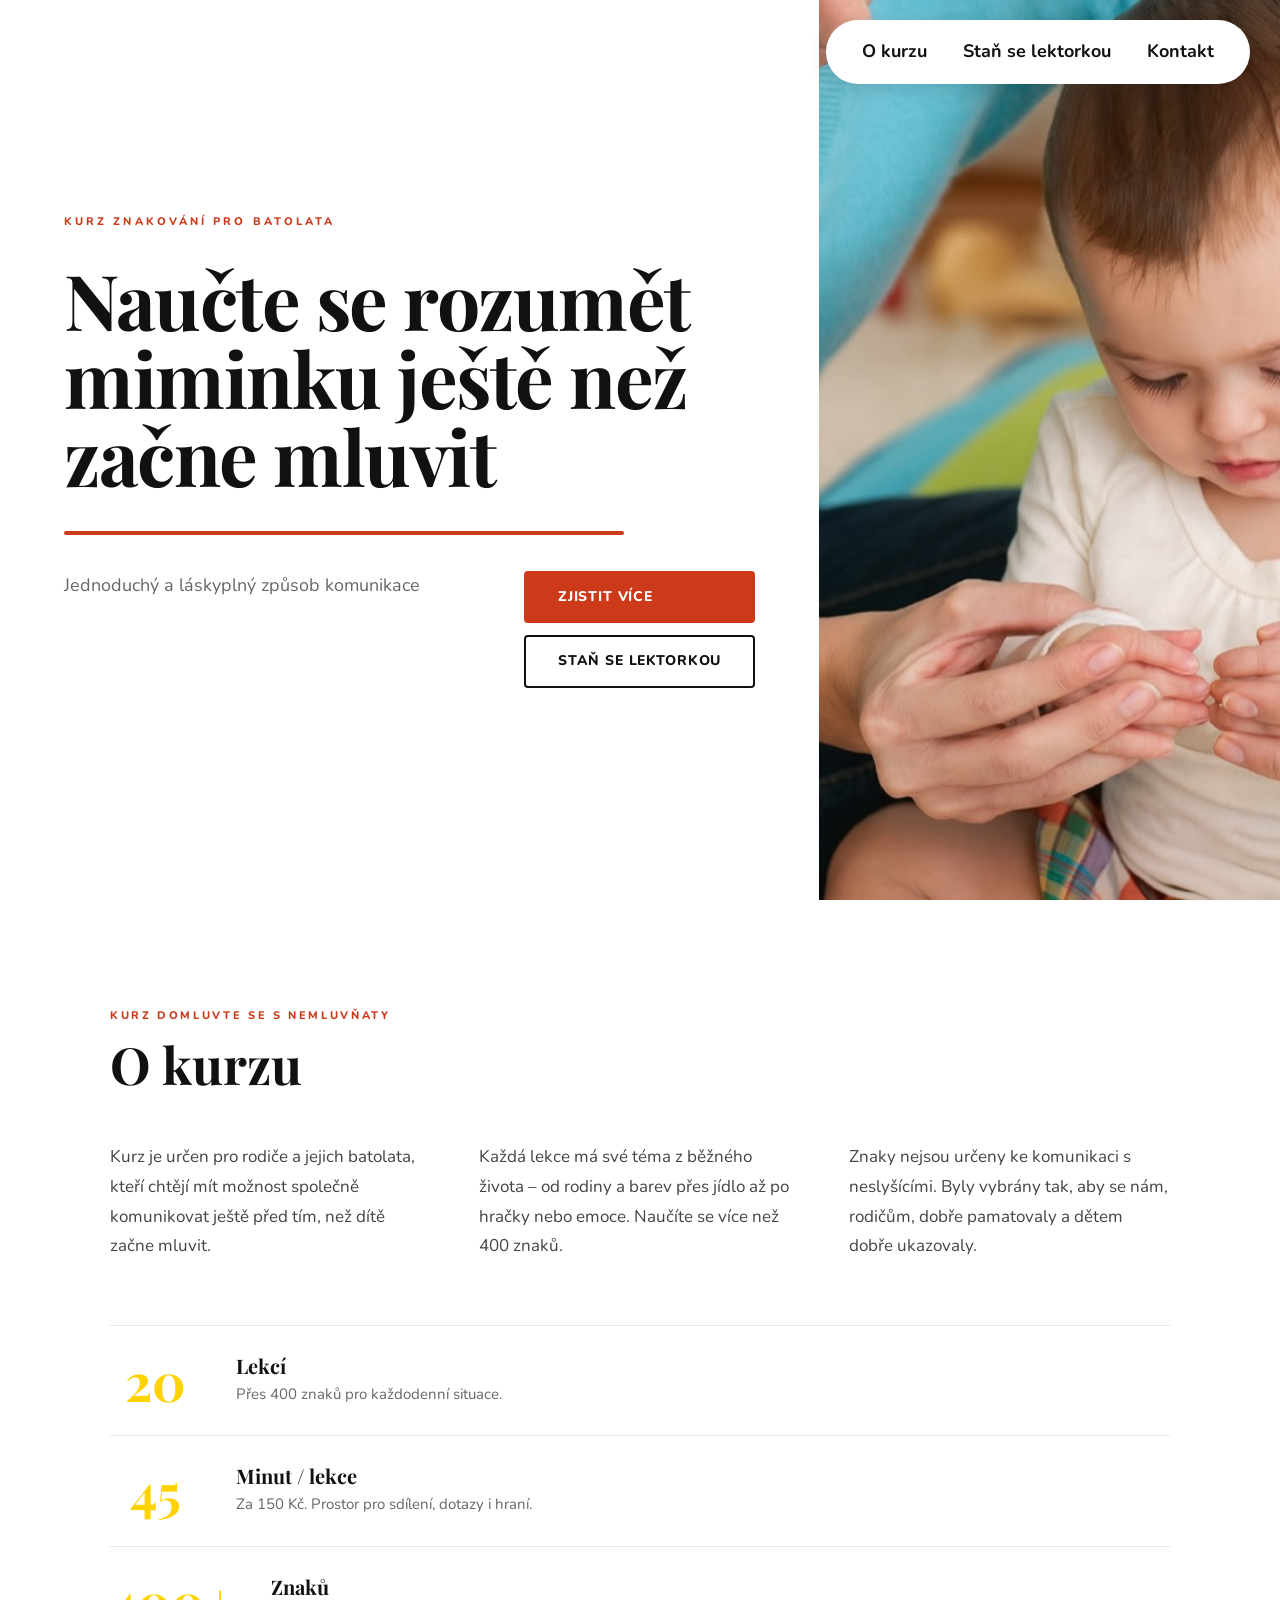
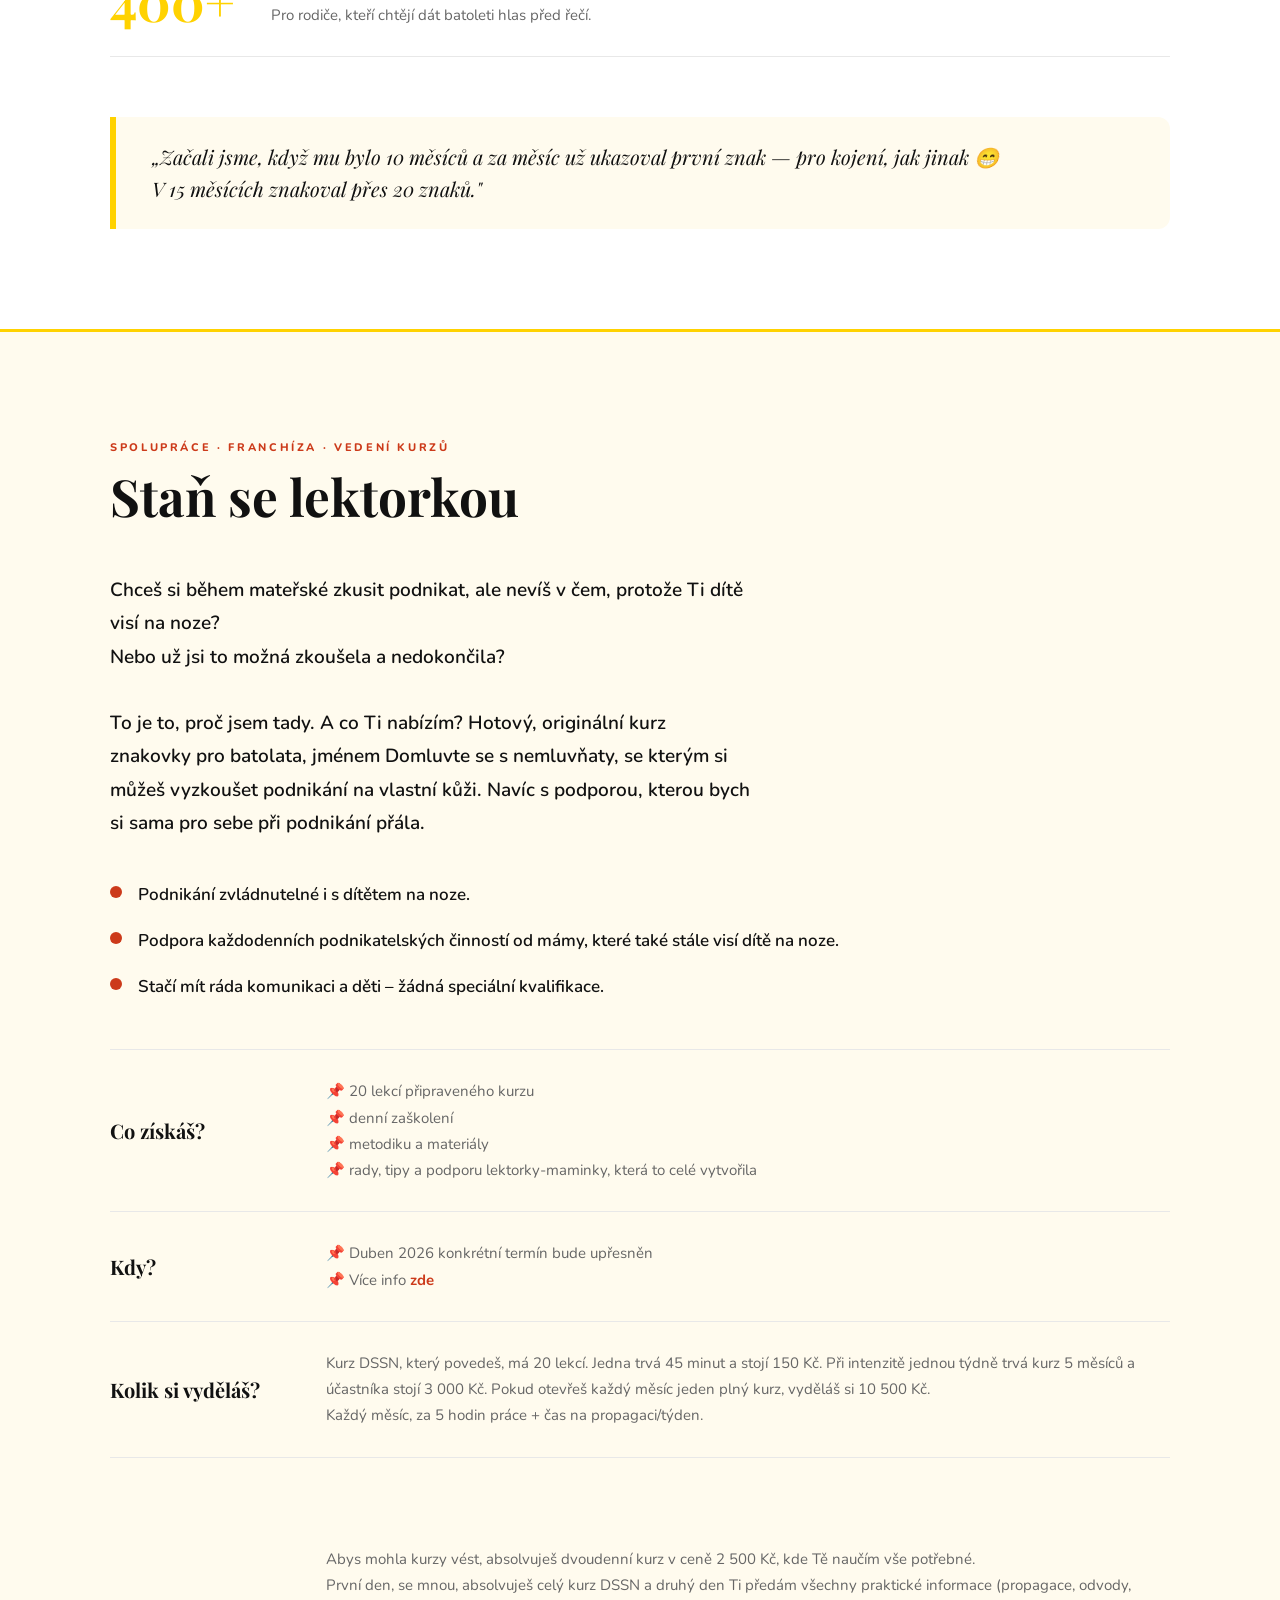
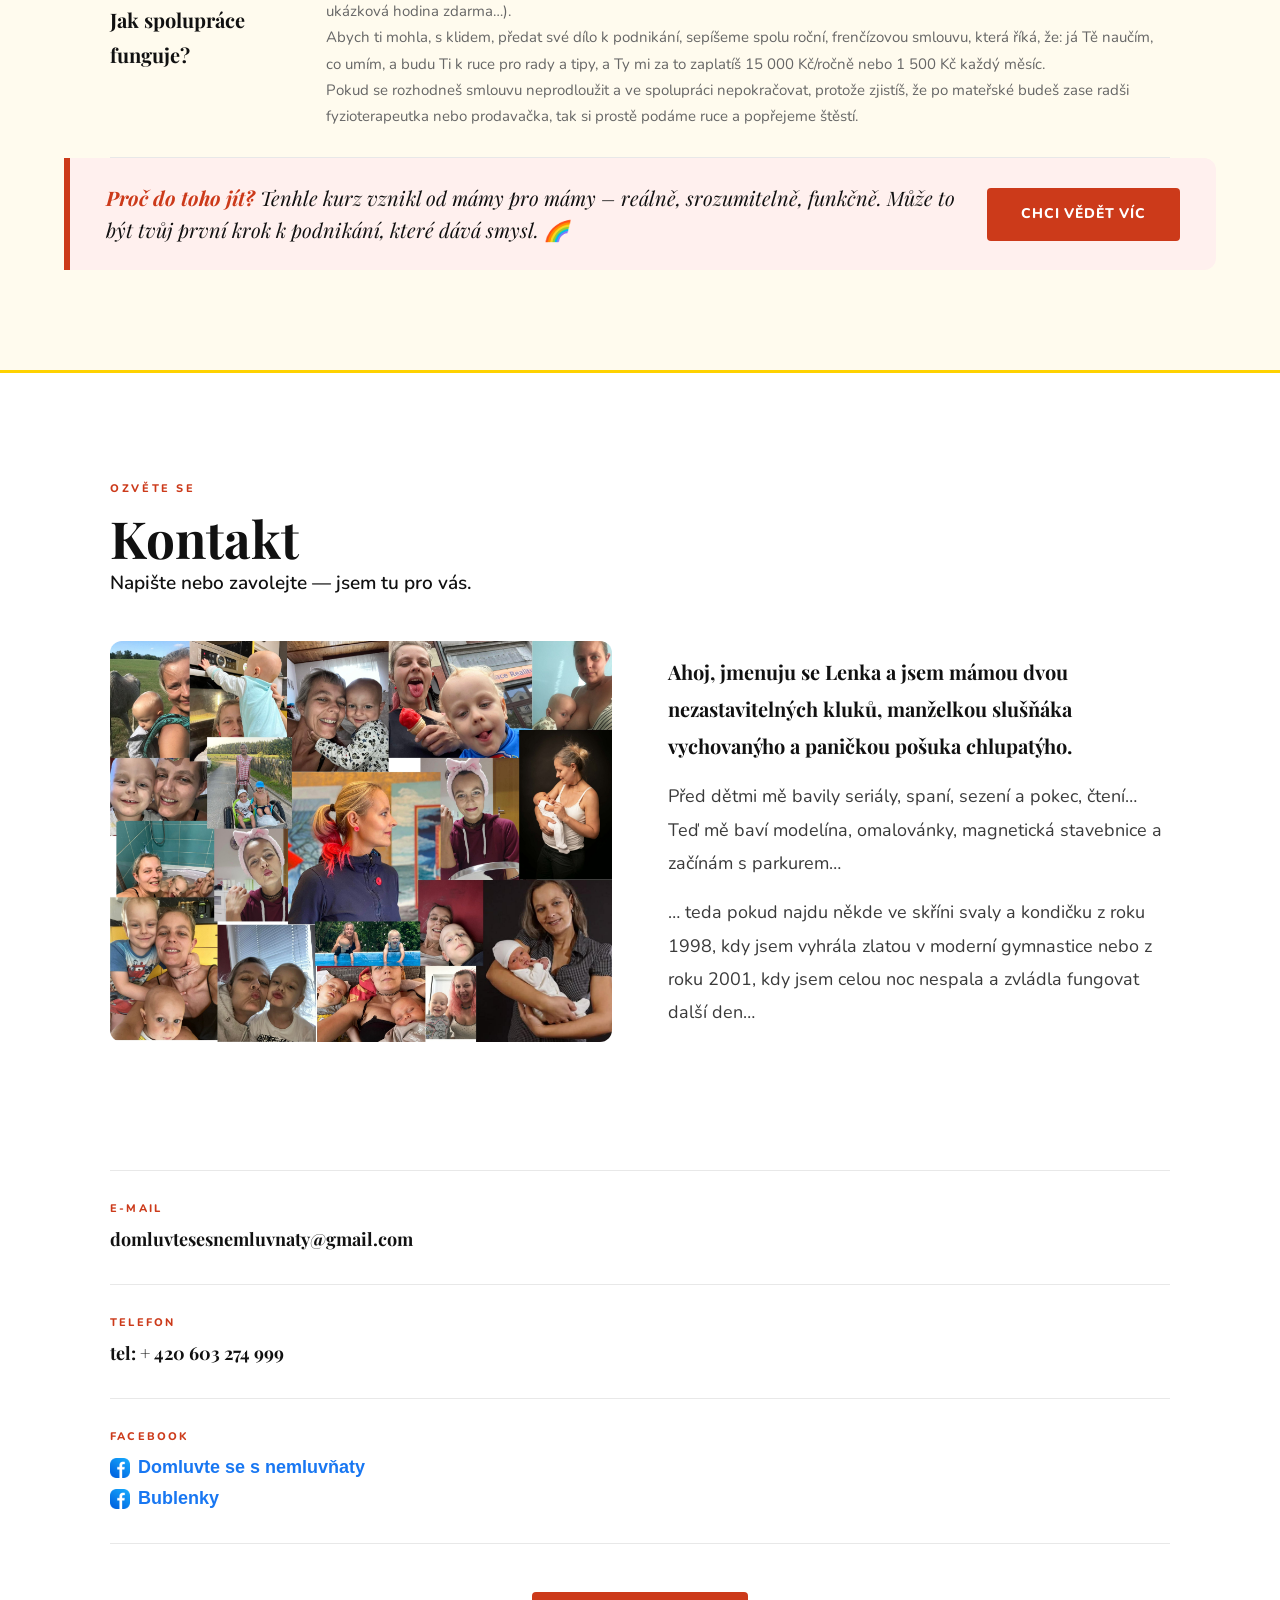
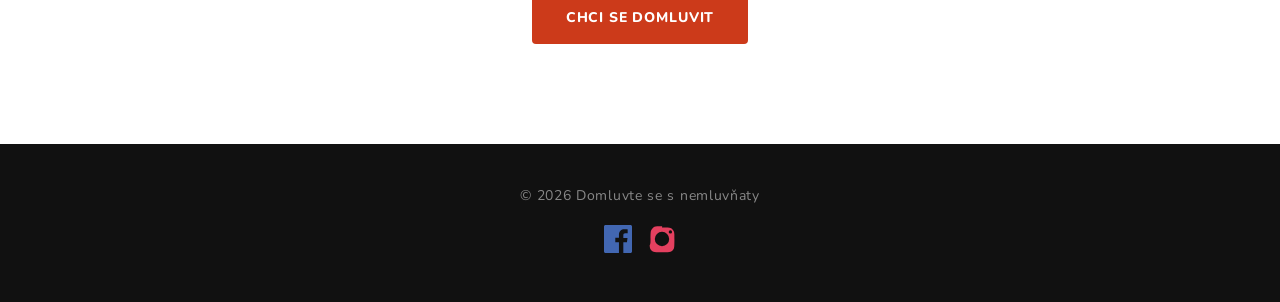
==== index.html @ 24114dd5 "Kontakt: přidat foto a text o Lence před kontaktní údaje Co-Authored-By: Claude Sonnet 4.6 <noreply@" ====
<!DOCTYPE html>
<html lang="cs">
<head>
    <meta charset="UTF-8">
    <meta name="viewport" content="width=device-width, initial-scale=1.0">
    <title>Domluvte se s nemluvňaty — kurz znakování pro batolata</title>
    <meta name="description" content="Naučte se rozumět svému miminku ještě než začne mluvit. Kurz znakování pro batolata — 20 lekcí, 400+ znaků, pro rodiče i lektorky.">

    <!-- Open Graph -->
    <meta property="og:title" content="Domluvte se s nemluvňaty">
    <meta property="og:description" content="Naučte se rozumět svému miminku ještě než začne mluvit. Kurz znakování pro batolata.">
    <meta property="og:image" content="https://domluvtesesnemluvnaty.cz/hero.webp">
    <meta property="og:url" content="https://domluvtesesnemluvnaty.cz">
    <meta property="og:type" content="website">
    <meta property="og:locale" content="cs_CZ">

    <!-- Favicon -->
    <link rel="icon" href="favicon.svg" type="image/svg+xml">

    <link rel="stylesheet" href="style-v3.css?v=3">
    <link href="https://fonts.googleapis.com/css2?family=Playfair+Display:ital,wght@0,700;0,800;1,700&family=Nunito:wght@300;400;600;700;800&display=swap" rel="stylesheet">
</head>
<body>

<!-- NAVIGACE -->
<nav class="top-nav">
    <ul class="nav-menu">
        <li><a href="#info">O kurzu</a></li>
        <li><a href="#lektorky">Staň se lektorkou</a></li>
        <li><a href="#kontakt">Kontakt</a></li>
    </ul>
</nav>

<!-- HERO -->
<header class="hero" id="hero">
    <div class="hero-left">
        <p class="hero-eyebrow">Kurz znakování pro batolata</p>
        <h1>Naučte se rozumět <mark>miminku</mark> ještě než začne mluvit</h1>
        <div class="hero-divider"></div>
        <div class="hero-bottom">
            <p class="hero-sub">Jednoduchý a láskyplný způsob komunikace</p>
            <div class="hero-cta">
                <a href="#info" class="btn-primary">Zjistit více</a>
                <a href="#lektorky" class="btn-outline">Staň se lektorkou</a>
            </div>
        </div>
    </div>
    <div class="hero-right">
    </div>
</header>

<!-- O KURZU -->
<section class="section section-white" id="info">
    <div class="section-stripes"><div class="stripe-yellow"></div><div class="stripe-red"></div></div>
    <div class="inner">
        <div class="section-head">
            <span class="eyebrow">Kurz Domluvte se s nemluvňaty</span>
            <h2 class="fade-up">O kurzu</h2>
        </div>

        <div class="text-cols">
                 <p>Kurz je určen pro rodiče a jejich batolata, kteří chtějí mít možnost společně komunikovat ještě před tím, než dítě začne mluvit.</p>
            <p>Každá lekce má své téma z běžného života – od rodiny a barev přes jídlo až po hračky nebo emoce. Naučíte se více než 400 znaků.</p>
            <p>Znaky nejsou určeny ke komunikaci s neslyšícími. Byly vybrány tak, aby se nám, rodičům, dobře pamatovaly a dětem dobře ukazovaly.</p>
       
        </div>

        <div class="h-cards">
            <div class="h-card fade-up">
                <div class="h-card-num">20</div>
                <div>
                    <h3>Lekcí</h3>
                    <p>Přes 400 znaků pro každodenní situace.</p>
                </div>
            </div>
            <div class="h-card fade-up">
                <div class="h-card-num">45</div>
                <div>
                    <h3>Minut / lekce</h3>
                    <p>Za 150 Kč. Prostor pro sdílení, dotazy i hraní.</p>
                </div>
            </div>
            <div class="h-card fade-up">
                <div class="h-card-num">400+</div>
                <div>
                    <h3>Znaků</h3>
                    <p>Pro rodiče, kteří chtějí dát batoleti hlas před řečí.</p>
                </div>
            </div>
        </div>

        <blockquote class="pullquote fade-up">
            <p>„Začali jsme, když mu bylo 10 měsíců a za měsíc už ukazoval první znak — pro kojení, jak jinak 😁</p>
               <p>V 15 měsících znakoval přes 20 znaků."</p>
        </blockquote>
    </div>
</section>

<!-- STAŇ SE LEKTORKOU -->
<section class="section section-yellow" id="lektorky">
    <div class="section-stripes"><div class="stripe-yellow"></div><div class="stripe-red"></div></div>
    <div class="inner">
        <div class="section-head">
            <span class="eyebrow">Spolupráce · franchíza · vedení kurzů</span>
            <h2 class="fade-up">Staň se lektorkou</h2>
        </div>

        <p class="lead">Chceš si během mateřské zkusit podnikat, ale nevíš v čem, protože Ti dítě visí na noze? <br>Nebo už jsi to možná zkoušela a nedokončila?</br>
            <br>To je to, proč jsem tady. A co Ti nabízím? Hotový, originální kurz znakovky pro batolata, jménem Domluvte se s nemluvňaty, se kterým si můžeš vyzkoušet podnikání na vlastní kůži. Navíc s podporou, kterou bych si sama pro sebe při podnikání přála.</br></p>

        <div class="feature-list">
            <div class="feature-item fade-up">
                <div class="feature-dot"></div>
                <p>Podnikání zvládnutelné i s dítětem na noze.</p>
            </div>
            <div class="feature-item fade-up">
                <div class="feature-dot"></div>
                <p>Podpora každodenních podnikatelských činností od mámy, které také stále visí dítě na noze.</p>
            </div>
            <div class="feature-item fade-up">
                <div class="feature-dot"></div>
                <p>Stačí mít ráda komunikaci a děti – žádná speciální kvalifikace.</p>
            </div>
        </div>

        <div class="h-cards">
            <div class="h-card fade-up">
                <div class="h-card-label">Co získáš?</div>
                <div>
                    <p>📌 20 lekcí připraveného kurzu</p>
                    <p>📌 denní zaškolení</p>
                    <p>📌 metodiku a materiály</p>
                    <p>📌 rady, tipy a podporu lektorky-maminky, která to celé vytvořila</p>
                </div>
            </div>
            <div class="h-card fade-up">
                <div class="h-card-label">Kdy?</div>
                <div>
                   
                    <p>📌 Duben 2026 konkrétní termín bude upřesněn</p>
                    <p>📌 Více info <a href="mailto:domluvtesesnemluvnaty@gmail.com" style="color: var(--red); font-weight: 700;">zde</a></p> 
                </div>
            </div>
            <div class="h-card fade-up">
                <div class="h-card-label">Kolik si vyděláš?</div>
                <div>
                    <p>Kurz DSSN, který povedeš, má 20 lekcí. Jedna trvá 45 minut a stojí 150 Kč. Při intenzitě jednou týdně trvá kurz 5 měsíců a účastníka stojí 3 000 Kč. Pokud otevřeš každý měsíc jeden plný kurz, vyděláš si 10 500 Kč.

</p><p>Každý měsíc, za 5 hodin práce + čas na propagaci/týden.</p>
                   
                </div>
            </div>
        </div>

        
            <div class="h-card fade-up">
                <div class="h-card-label">Jak spolupráce funguje?</div>
                <div>
                    <p>Abys mohla kurzy vést, absolvuješ dvoudenní kurz v ceně 2 500 Kč, kde Tě naučím vše potřebné.</p>
                    <p>První den, se mnou, absolvuješ celý kurz DSSN a druhý den Ti předám všechny praktické informace (propagace, odvody, ukázková hodina zdarma…).</p>
                    <p>Abych ti mohla, s klidem, předat své dílo k podnikání, sepíšeme spolu roční, frenčízovou smlouvu, která říká, že: já Tě naučím, co umím, a budu Ti k ruce pro rady a tipy, a Ty mi za to zaplatíš 15 000 Kč/ročně nebo 1 500 Kč každý měsíc.</p>
                    <p>Pokud se rozhodneš smlouvu neprodloužit a ve spolupráci nepokračovat, protože zjistíš, že po mateřské budeš zase radši fyzioterapeutka nebo prodavačka, tak si prostě podáme ruce a popřejeme štěstí.</p>
                </div>
            </div>
        </div>

        <div class="story-strip fade-up">
            <p><strong>Proč do toho jít?</strong> Tenhle kurz vznikl od mámy pro mámy – reálně, srozumitelně, funkčně. Může to být tvůj první krok k podnikání, které dává smysl. 🌈</p>
            <a href="#kontakt" class="btn-primary">Chci vědět víc</a>
        </div>
    </div>
</section>

<!-- KONTAKT -->
<section class="section section-white" id="kontakt">
    <div class="section-stripes"><div class="stripe-yellow"></div><div class="stripe-red"></div></div>
    <div class="inner">
        <span class="eyebrow">Ozvěte se</span>
        <h2 class="fade-up">Kontakt</h2>
        <p class="lead">Napište nebo zavolejte — jsem tu pro vás.</p>

        <div class="about-intro fade-up">
            <img class="about-photo" src="lenka-kolaz.jpg" alt="Lenka s rodinou" loading="lazy">
            <div class="about-text">
                <p>Ahoj, jmenuju se Lenka a jsem mámou dvou nezastavitelných kluků, manželkou slušňáka vychovanýho a paničkou pošuka chlupatýho.</p>
                <p>Před dětmi mě bavily seriály, spaní, sezení a pokec, čtení… Teď mě baví modelína, omalovánky, magnetická stavebnice a začínám s parkurem…</p>
                <p>… teda pokud najdu někde ve skříni svaly a kondičku z roku 1998, kdy jsem vyhrála zlatou v moderní gymnastice nebo z roku 2001, kdy jsem celou noc nespala a zvládla fungovat další den…</p>
            </div>
        </div>

        <div class="contact-row">
            <a class="contact-big" href="mailto:domluvtesesnemluvnaty@gmail.com">
                <span class="contact-label">E-mail</span>
                <span class="contact-val" style="font-size: clamp(11px, 1.5vw, 18px);">domluvtesesnemluvnaty@gmail.com</span>
            </a>
            <a class="contact-big" href="tel:+420603274999">
                <span class="contact-label">Telefon</span>
                <span class="contact-val" style="font-size: clamp(11px, 1.5vw, 18px);">tel: + 420 603 274 999</span>
            </a>
             <div class="contact-big">
                <span class="contact-label">Facebook</span>
                <a href="https://www.facebook.com/profile.php?id=61586722362898" target="_blank" style="font-size: clamp(11px, 1.5vw, 18px); display: flex; align-items: center; gap: 8px; text-decoration: none;"><img src="fb.png" alt="Facebook" loading="lazy" style="width: 20px; height: 20px;"><span style="font-family: 'Helvetica Neue', Helvetica, Arial, sans-serif; color: #1877F2; font-weight: 700;">Domluvte se s nemluvňaty</span></a>
                <a href="https://www.facebook.com/profile.php?id=61587149484984" target="_blank" style="font-size: clamp(11px, 1.5vw, 18px); display: flex; align-items: center; gap: 8px; text-decoration: none;"><img src="fb.png" alt="Facebook" loading="lazy" style="width: 20px; height: 20px;"><span style="font-family: 'Helvetica Neue', Helvetica, Arial, sans-serif; color: #1877F2; font-weight: 700;">Bublenky</span></a>
            </div>
        </div>

        <div class="contact-cta fade-up">
            <a class="btn-primary" href="mailto:domluvtesesnemluvnaty@gmail.com">Chci se domluvit</a>
        </div>
    </div>
</section>

<!-- FOOTER -->
<footer class="footer">
    <p>© 2026 Domluvte se s nemluvňaty</p>
    <div class="social-icons">
        <a href="https://www.facebook.com/profile.php?id=61586722362898" target="_blank" aria-label="Facebook">
            <svg xmlns="http://www.w3.org/2000/svg" width="28" height="28" viewBox="0 0 24 24" fill="#4267B2">
                <path d="M22.675 0h-21.35C.597 0 0 .597 0 1.326v21.348C0 23.403.597 24 1.326 24H12.82v-9.294H9.692V11.01h3.128V8.413c0-3.1 1.893-4.788 4.659-4.788 1.325 0 2.464.099 2.795.143v3.24h-1.918c-1.504 0-1.795.715-1.795 1.763v2.309h3.587l-.467 3.696h-3.12V24h6.116C23.403 24 24 23.403 24 22.674V1.326C24 .597 23.403 0 22.675 0z"/>
            </svg>
        </a>
        <a href="https://www.instagram.com/domluvte_se_s_nemluvnaty/" target="_blank" aria-label="Instagram">
            <svg xmlns="http://www.w3.org/2000/svg" width="28" height="28" viewBox="0 0 24 24" fill="#E4405F">
                <path d="M12 2.163c3.2 0 3.584.012 4.85.07 1.17.056 1.97.24 2.43.403a4.92 4.92 0 0 1 1.75 1.145 4.92 4.92 0 0 1 1.145 1.75c.163.46.347 1.26.403 2.43.058 1.266.07 1.65.07 4.85s-.012 3.584-.07 4.85c-.056 1.17-.24 1.97-.403 2.43a4.92 4.92 0 0 1-1.145 1.75 4.92 4.92 0 0 1-1.75 1.145c-.46.163-1.26.347-2.43.403-1.266.058-1.65.07-4.85.07s-3.584-.012-4.85-.07c-1.17-.056-1.97-.24-2.43-.403a4.92 4.92 0 0 1-1.75-1.145 4.92 4.92 0 0 1-1.145-1.75c-.163-.46-.347-1.26-.403-2.43C2.175 15.747 2.163 15.363 2.163 12s.012-3.584.07-4.85c.056-1.17.24-1.97.403-2.43a4.92 4.92 0 0 1 1.145-1.75A4.92 4.92 0 0 1 5.531 1.422c.46-.163 1.26-.347 2.43-.403C8.247 1.175 8.63 1.163 11.83 1.163h.34zM12 5.838a6.162 6.162 0 1 0 0 12.324 6.162 6.162 0 0 0 0-12.324zm7.2-1.35a1.44 1.44 0 1 0 0 2.88 1.44 1.44 0 0 0 0-2.88z"/>
            </svg>
        </a>
    </div>
</footer>

<script>
// Fix pro iOS Safari — nastavi skutečnou výšku viewportu
function setVh() {
    document.documentElement.style.setProperty('--real-vh', window.innerHeight + 'px');
}
setVh();
window.addEventListener('resize', setVh);

document.addEventListener('DOMContentLoaded', () => {
    const fadeObs = new IntersectionObserver((entries) => {
        entries.forEach(e => { if (e.isIntersecting) e.target.classList.add('visible'); });
    }, { threshold: 0.12 });
    document.querySelectorAll('.fade-up').forEach(el => fadeObs.observe(el));

    const stripeObs = new IntersectionObserver((entries) => {
        entries.forEach(e => {
            if (e.isIntersecting) e.target.classList.add('visible');
            else e.target.classList.remove('visible');
        });
    }, { threshold: 0.12 });
    document.querySelectorAll('.section-stripes').forEach(el => stripeObs.observe(el));
});
</script>

</body>
</html>
---- style-v3.css ----
/* =============================================
   RESET & VARIABLES
   ============================================= */
*, *::before, *::after { margin: 0; padding: 0; box-sizing: border-box; }
html { scroll-behavior: smooth; }

:root {
    --yellow: #FFD200;
    --red:    #CC3A1A;
    --dark:   #111111;
    --text:   #3a3a3a;
    --white:  #ffffff;
    --nav-h:  0px;
}

body {
    font-family: 'Nunito', sans-serif;
    color: var(--text);
    background: var(--white);
    line-height: 1.75;
    -webkit-font-smoothing: antialiased;
}

h1, h2, h3 {
    font-family: 'Playfair Display', serif;
    font-weight: 700;
    color: var(--dark);
    line-height: 1.15;
}

p { margin-bottom: 16px; }
p:last-child { margin-bottom: 0; }
strong { font-weight: 700; }
a { text-decoration: none; }

/* =============================================
   NAVIGATION — minimalistická
   ============================================= */
.top-nav {
    position: fixed;
    top: 20px;
    right: 30px;
    z-index: 1000;
}

.nav-menu {
    list-style: none;
    display: flex;
    gap: 36px;
    background: #ffffff;
    padding: 16px 36px;
    border-radius: 50px;
    box-shadow: 0 4px 20px rgba(0,0,0,0.13);
    opacity: 0;
    animation: navFadeIn 0.5s ease 0.3s forwards;
}

@keyframes navFadeIn {
    to { opacity: 1; }
}

.nav-menu a {
    font-size: 18px;
    font-weight: 700;
    color: var(--dark);
    transition: color 0.2s;
}

.nav-menu a:hover { color: var(--red); }

/* =============================================
   HERO — split screen
   ============================================= */
.hero {
    min-height: 100vh;
    display: grid;
    grid-template-columns: 1fr 36%;
    overflow: hidden;
}

.hero-left {
    display: flex;
    flex-direction: column;
    justify-content: center;
    padding: 80px 64px;
}

.hero-eyebrow {
    font-size: 11px;
    font-weight: 800;
    letter-spacing: 0.28em;
    text-transform: uppercase;
    color: var(--red);
    margin-bottom: 28px;
    display: block;
}

.hero h1 {
    font-size: clamp(44px, 6vw, 88px);
    line-height: 1.02;
    letter-spacing: -1.5px;
    color: var(--dark);
    margin-bottom: 0;
}

.hero h1 mark {
    background: transparent;
    color: var(--dark);
    padding: 0;
    border-radius: 0;
    font-style: normal;
}

.hero-divider {
    width: 560px;
    height: 4px;
    background: var(--red);
    border-radius: 2px;
    margin: 36px 0;
}

.hero-bottom {
    display: flex;
    align-items: flex-start;
    gap: 40px;
    flex-wrap: wrap;
}

.hero-sub {
    font-size: 18px;
    color: #666;
    font-weight: 400;
    line-height: 1.6;
    flex: 1;
    min-width: 180px;
    margin-bottom: 0;
}

.hero-cta {
    display: flex;
    flex-direction: column;
    gap: 12px;
}

/* Pravý panel — foto */
.hero-right {
    background-image: url("hero.jpg");
    background-size: auto 100%;
    background-position: center center;
    background-repeat: no-repeat;
    position: relative;
    overflow: hidden;
}

.hero-deco {
    font-size: 120px;
    line-height: 1;
    opacity: 0.35;
    user-select: none;
}

.hero-red-bar {
    position: absolute;
    bottom: 0; left: 0;
    width: 100%;
    height: 10px;
    background: var(--red);
}

/* =============================================
   BUTTONS
   ============================================= */
.btn-primary {
    background: var(--red);
    color: white;
    padding: 14px 34px;
    border-radius: 4px;
    font-family: 'Nunito', sans-serif;
    font-size: 14px;
    font-weight: 800;
    letter-spacing: 0.06em;
    text-transform: uppercase;
    display: inline-block;
    transition: background 0.2s, transform 0.15s;
}

.btn-primary:hover { background: #a82e14; transform: translateY(-2px); }

.btn-outline {
    border: 2px solid var(--dark);
    color: var(--dark);
    padding: 12px 32px;
    border-radius: 4px;
    font-family: 'Nunito', sans-serif;
    font-size: 14px;
    font-weight: 800;
    letter-spacing: 0.06em;
    text-transform: uppercase;
    display: inline-block;
    transition: all 0.2s;
}

.btn-outline:hover { background: var(--dark); color: var(--yellow); transform: translateY(-2px); }

.btn-dark {
    background: var(--dark);
    color: var(--yellow);
    padding: 14px 34px;
    border-radius: 4px;
    font-family: 'Nunito', sans-serif;
    font-size: 14px;
    font-weight: 800;
    letter-spacing: 0.06em;
    text-transform: uppercase;
    display: inline-block;
    transition: opacity 0.2s;
    white-space: nowrap;
}

.btn-dark:hover { opacity: 0.85; }

/* =============================================
   SECTIONS
   ============================================= */
.section {
    padding: 100px 64px;
    scroll-margin-top: var(--nav-h);
    position: relative;
}

.section-white { background: var(--white); }

/* Animované pruhy na začátku sekcí */
.section-stripes {
    position: absolute;
    top: 0; left: 0;
    width: 100%;
    overflow: hidden;
    pointer-events: none;
}

.stripe-yellow {
    height: 22px;
    width: 100%;
    background: var(--yellow);
    transform: translateX(-100%);
    transition: transform 0.7s ease;
}

.stripe-red {
    height: 22px;
    width: 60%;
    background: var(--red);
    transform: translateX(-100%);
    transition: transform 0.7s ease 0.15s;
}

.section-stripes.visible .stripe-yellow,
.section-stripes.visible .stripe-red {
    transform: translateX(0);
}

.section-yellow {
    background: #fffbee;
    border-top: 3px solid var(--yellow);
    border-bottom: 3px solid var(--yellow);
}

.inner { max-width: 1060px; margin: 0 auto; }
.inner-narrow { max-width: 720px; margin: 0 auto; }

.section-head { margin-bottom: 48px; }

.eyebrow {
    display: inline-block;
    font-size: 11px;
    font-weight: 800;
    letter-spacing: 0.24em;
    text-transform: uppercase;
    color: var(--red);
    margin-bottom: 10px;
}

.section h2 {
    font-size: clamp(30px, 4vw, 52px);
    margin-bottom: 0;
}

.lead {
    font-size: 19px;
    font-weight: 600;
    color: var(--dark);
    max-width: 640px;
    margin-bottom: 40px;
}

.text-cols {
    display: grid;
    grid-template-columns: repeat(auto-fit, minmax(260px, 1fr));
    gap: 28px 48px;
    margin-bottom: 64px;
}

.text-cols p {
    font-size: 17px;
    color: #444;
    margin-bottom: 0;
}

/* =============================================
   HORIZONTAL CARDS
   ============================================= */
.h-cards {
    display: flex;
    flex-direction: column;
    gap: 0;
    border-top: 1px solid #e8e8e8;
    margin-bottom: 60px;
}

.h-card {
    display: flex;
    align-items: center;
    gap: 36px;
    padding: 28px 0;
    border-bottom: 1px solid #e8e8e8;
}

.h-card-num {
    font-family: 'Playfair Display', serif;
    font-size: 52px;
    font-weight: 700;
    color: var(--yellow);
    line-height: 1;
    min-width: 90px;
    text-align: center;
}

.h-card-label {
    font-family: 'Playfair Display', serif;
    font-size: 20px;
    font-weight: 700;
    color: var(--dark);
    min-width: 180px;
    padding-right: 24px;
}

.h-card h3 { font-size: 20px; margin-bottom: 4px; }
.h-card p  { font-size: 15px; color: #666; margin-bottom: 0; }

/* =============================================
   PULLQUOTE
   ============================================= */
.pullquote {
    border-left: 6px solid var(--yellow);
    padding: 24px 36px;
    background: #fffbee;
    border-radius: 0 12px 12px 0;
    margin-top: 0;
}

.pullquote p {
    font-family: 'Playfair Display', serif;
    font-size: 20px;
    font-style: italic;
    color: var(--dark);
    line-height: 1.6;
    margin-bottom: 0;
}

/* =============================================
   FEATURE LIST
   ============================================= */
.feature-list {
    display: flex;
    flex-direction: column;
    gap: 16px;
    margin-bottom: 48px;
}

.feature-item {
    display: flex;
    align-items: flex-start;
    gap: 16px;
}

.feature-dot {
    width: 12px;
    height: 12px;
    min-width: 12px;
    border-radius: 50%;
    background: var(--red);
    margin-top: 6px;
}

.feature-item p {
    font-size: 17px;
    font-weight: 600;
    color: var(--dark);
    margin-bottom: 0;
}

/* =============================================
   OFFER GRID
   ============================================= */
.offer-grid {
    display: grid;
    grid-template-columns: repeat(auto-fit, minmax(260px, 1fr));
    gap: 24px;
    margin-bottom: 48px;
}

.offer-box {
    background: var(--white);
    border-radius: 12px;
    padding: 32px;
    border-top: 4px solid var(--red);
    box-shadow: 0 2px 16px rgba(0,0,0,0.06);
}

.offer-box h3 {
    font-size: 20px;
    margin-bottom: 16px;
}

.offer-box ul {
    list-style: none;
    padding: 0;
    display: flex;
    flex-direction: column;
    gap: 10px;
}

.offer-box li {
    font-size: 15px;
    color: #444;
    padding-left: 14px;
    position: relative;
}

.offer-box li::before {
    content: '—';
    position: absolute;
    left: 0;
    color: var(--red);
    font-weight: 700;
}

.offer-box p { font-size: 15px; color: #444; }

/* =============================================
   STORY STRIP
   ============================================= */
.story-strip {
    border-left: 6px solid var(--red);
    padding: 24px 36px;
    background: #fff0ee;
    border-radius: 0 12px 12px 0;
    display: flex;
    align-items: center;
    justify-content: space-between;
    gap: 32px;
    flex-wrap: wrap;
}

.story-strip p {
    font-family: 'Playfair Display', serif;
    font-size: 20px;
    font-style: italic;
    color: var(--dark);
    line-height: 1.6;
    margin-bottom: 0;
    flex: 1;
    min-width: 200px;
}

.story-strip strong { color: var(--red); }

/* =============================================
   ABOUT INTRO (kontakt)
   ============================================= */
.about-intro {
    display: grid;
    grid-template-columns: 1fr 1fr;
    gap: 56px;
    align-items: center;
    margin-bottom: 64px;
    padding-bottom: 64px;
}

.about-photo {
    width: 100%;
    border-radius: 12px;
    display: block;
}

.about-text p {
    font-size: 18px;
    line-height: 1.85;
    color: var(--text);
}

.about-text p:first-child {
    font-family: 'Playfair Display', serif;
    font-size: 20px;
    font-weight: 700;
    color: var(--dark);
}

/* =============================================
   CONTACT
   ============================================= */
.contact-row {
    display: flex;
    flex-direction: column;
    gap: 0;
    margin: 40px 0 48px;
    border-top: 1px solid #e8e8e8;
}

.contact-big {
    display: flex;
    flex-direction: column;
    padding: 28px 0;
    border-bottom: 1px solid #e8e8e8;
    transition: background 0.15s;
}

.contact-big:hover .contact-val { color: var(--red); }

.contact-label {
    font-size: 11px;
    font-weight: 800;
    letter-spacing: 0.2em;
    text-transform: uppercase;
    color: var(--red);
    margin-bottom: 6px;
}

.contact-val {
    font-family: 'Playfair Display', serif;
    font-size: clamp(22px, 3vw, 36px);
    font-weight: 700;
    color: var(--dark);
    transition: color 0.2s;
}

.contact-cta { text-align: center; }

/* =============================================
   FOOTER
   ============================================= */
.footer {
    background: var(--dark);
    color: #888;
    text-align: center;
    padding: 40px 24px;
}

.footer p { font-size: 14px; letter-spacing: 0.05em; }

.social-icons {
    display: flex;
    gap: 16px;
    justify-content: center;
    margin-top: 16px;
}

.social-icons svg { transition: transform 0.2s; }
.social-icons a:hover svg { transform: scale(1.15); }

/* =============================================
   SCROLL ANIMATIONS
   ============================================= */
.fade-up {
    opacity: 0;
    transform: translateY(24px);
    transition: opacity 0.65s ease, transform 0.65s ease;
}
.fade-up.visible { opacity: 1; transform: translateY(0); }

/* =============================================
   RESPONSIVE
   ============================================= */
@media (max-width: 1024px) {
    .hero { grid-template-columns: 1fr 45%; }
    .section { padding: 80px 40px; }
    .h-cards { gap: 0; }
}

@media (max-width: 780px) {
    .section { scroll-margin-top: 0; }
    .hero {
        grid-template-columns: 1fr;
        height: 100vh;
        height: var(--real-vh, 100svh);
        overflow: hidden;
        display: grid;
    }
    .hero-left {
        padding: 90px 24px 50px;
        background-image: url("hero.jpg");
        background-size: cover;
        background-position: 62% 45%;
        position: relative;
        box-sizing: border-box;
    }
    .hero-left::before {
        content: '';
        position: absolute;
        inset: 0;
        background: rgba(255,255,255,0.55);
    }
    .hero-left > * { position: relative; }
    .hero-right { display: none; }
    .hero-divider { width: 100%; max-width: 100%; }
    .hero h1 { font-size: clamp(36px, 9vw, 52px); }
    .hero-bottom { flex-direction: column; gap: 24px; }
    .hero-sub { font-size: 16px; }
    .section { padding: 60px 24px; }
    #info { min-height: 100vh; }
    .top-nav { top: 12px; right: 16px; }
    .nav-menu { gap: 16px; padding: 10px 18px; }
    .nav-menu a { font-size: 13px; }
    .nav-brand { display: none; }
    .h-cards { display: block; }
    .h-card { padding: 20px 0; flex-direction: column; align-items: flex-start; gap: 12px; }
    .h-card-label { min-width: unset; padding-right: 0; }
    .about-intro { grid-template-columns: 1fr; gap: 32px; }
    .contact-row { gap: 0; }
    .story-strip { flex-direction: column; gap: 20px; }
    .hero-cta { flex-direction: column; gap: 12px; }
    .text-cols { columns: 1; }
    .feature-list { gap: 16px; }
}
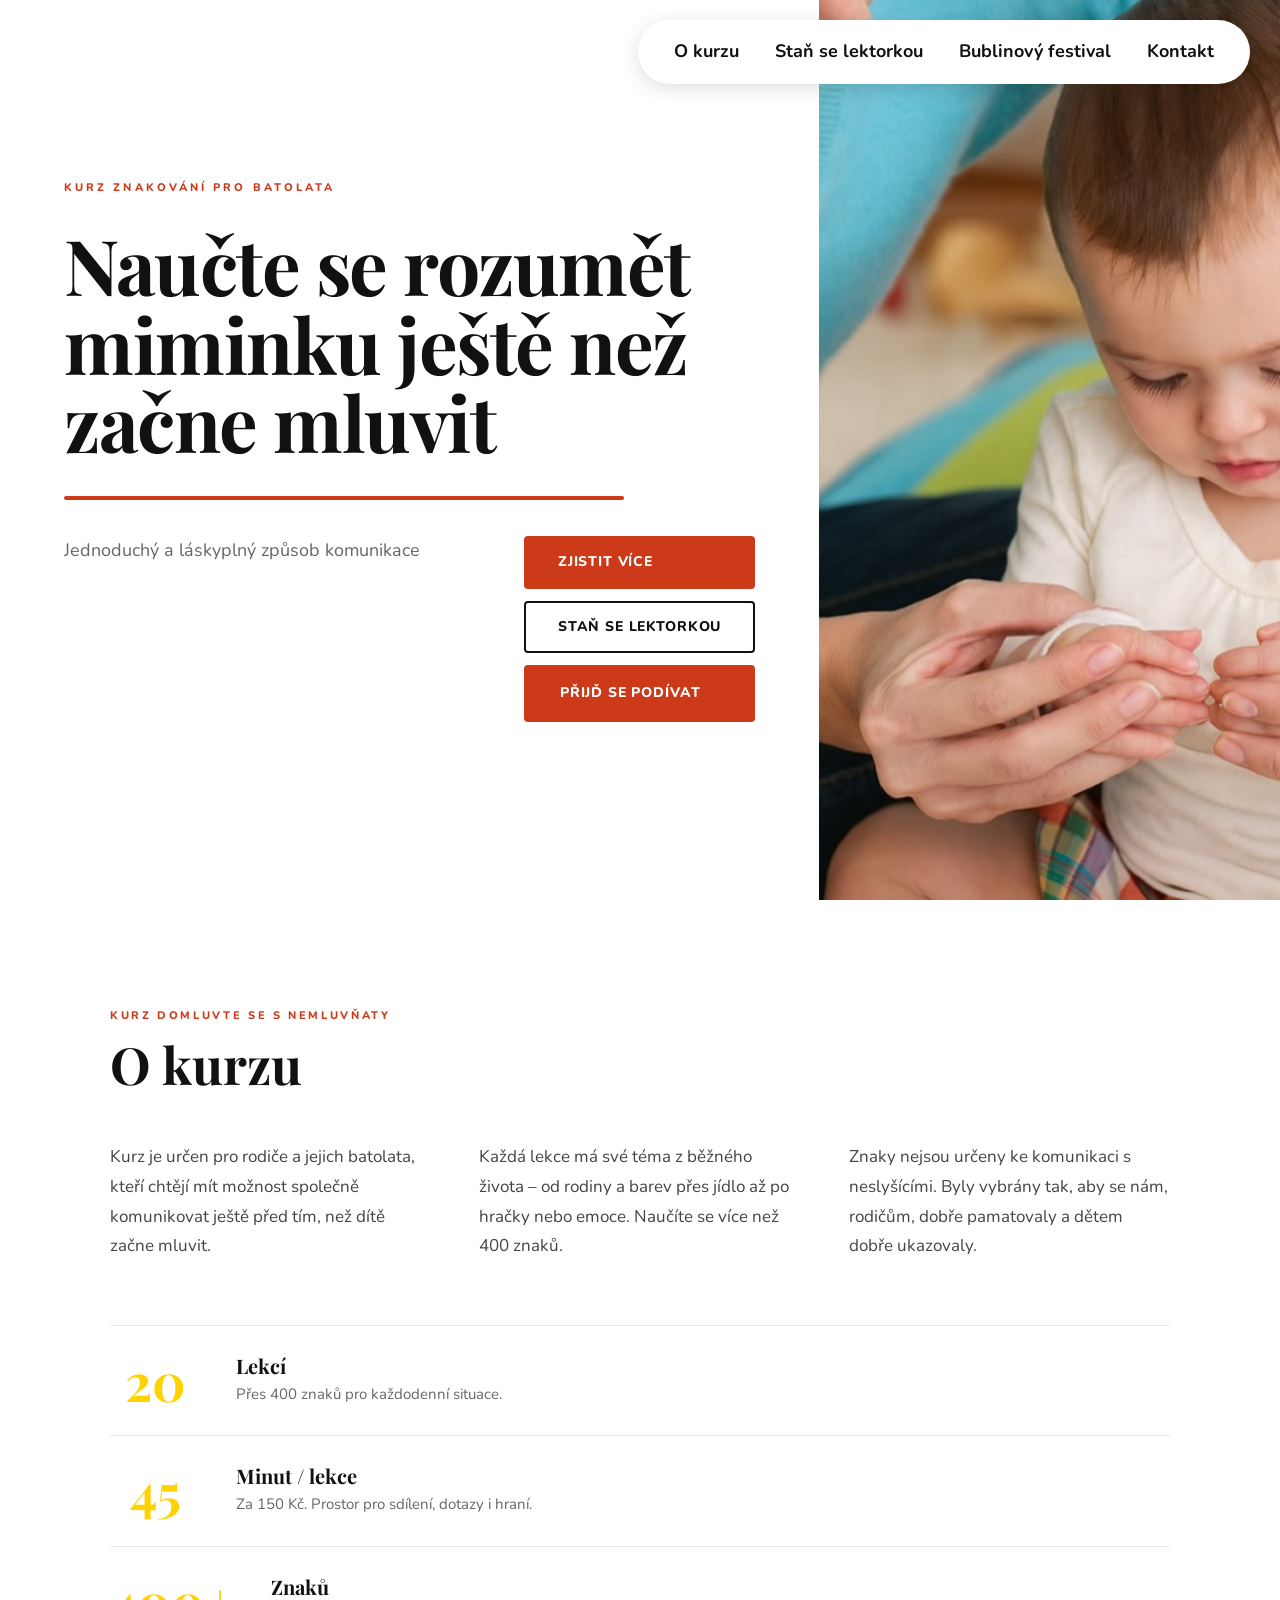
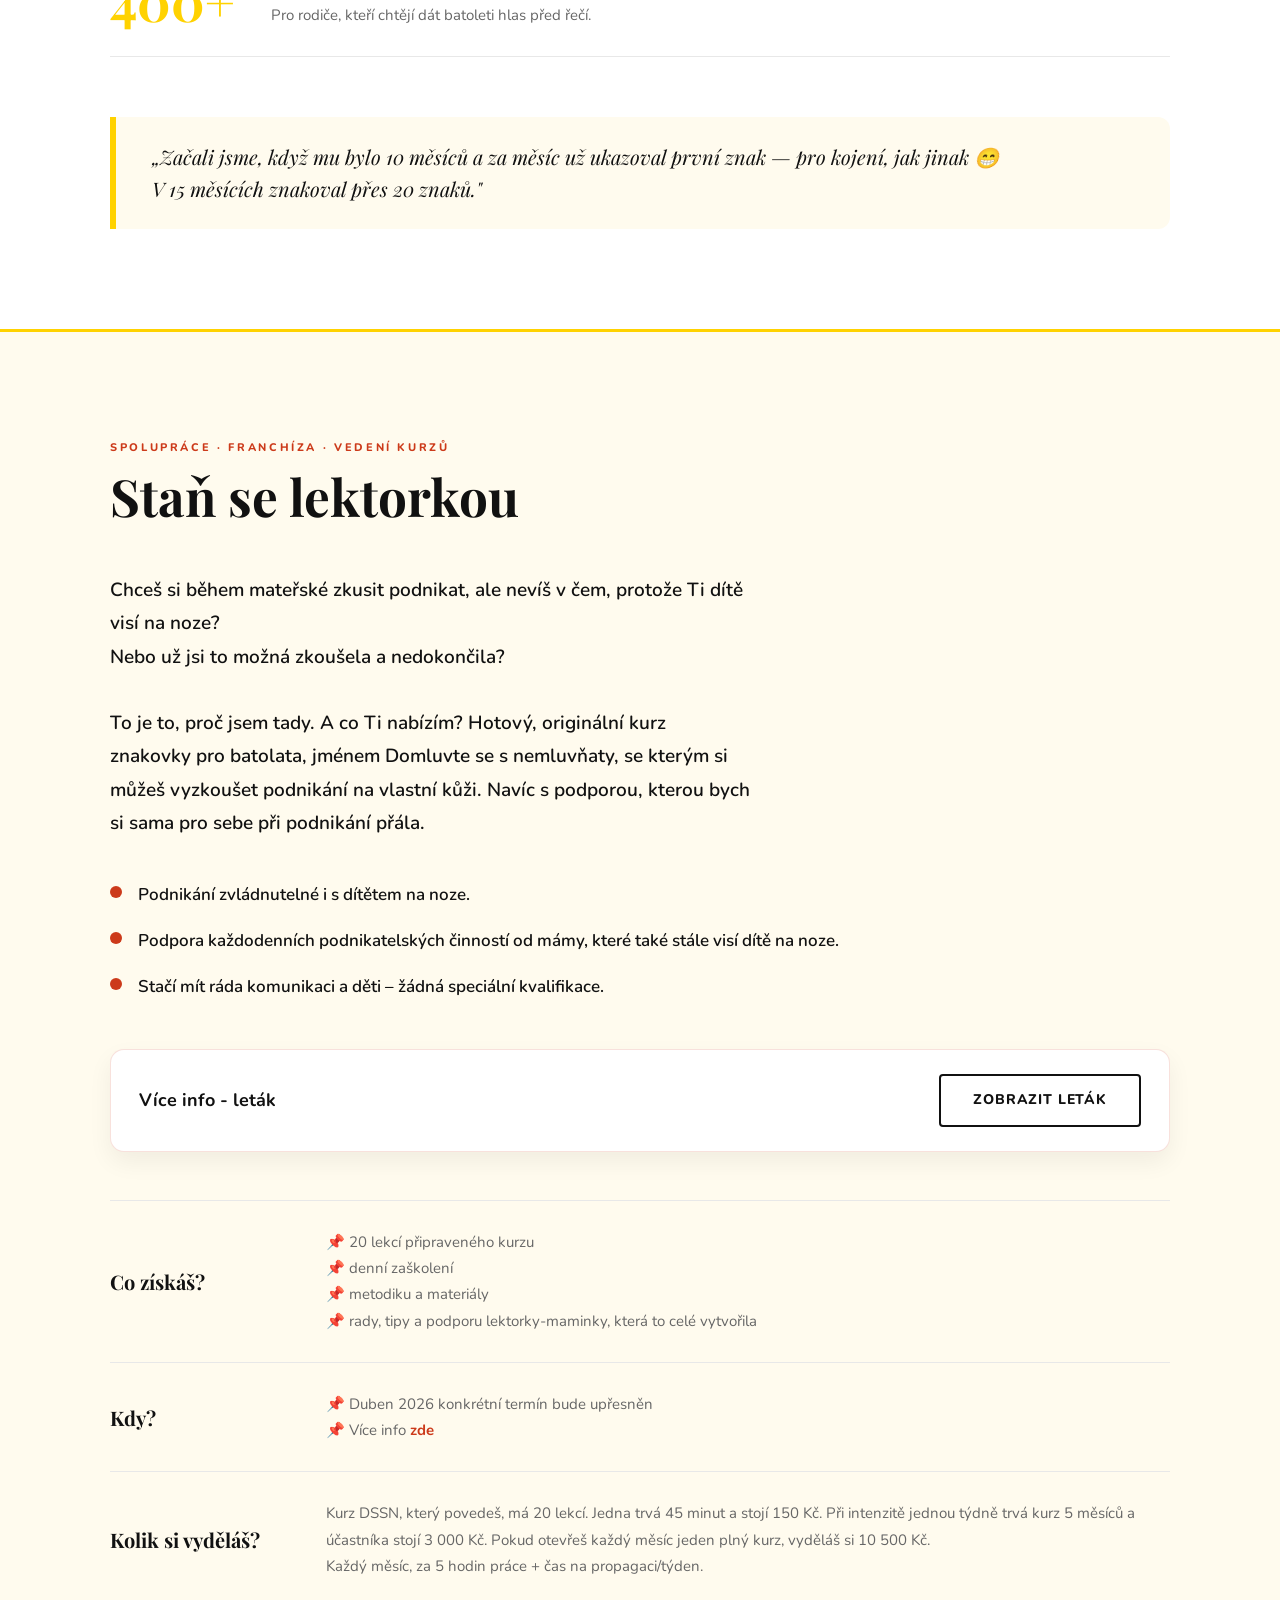
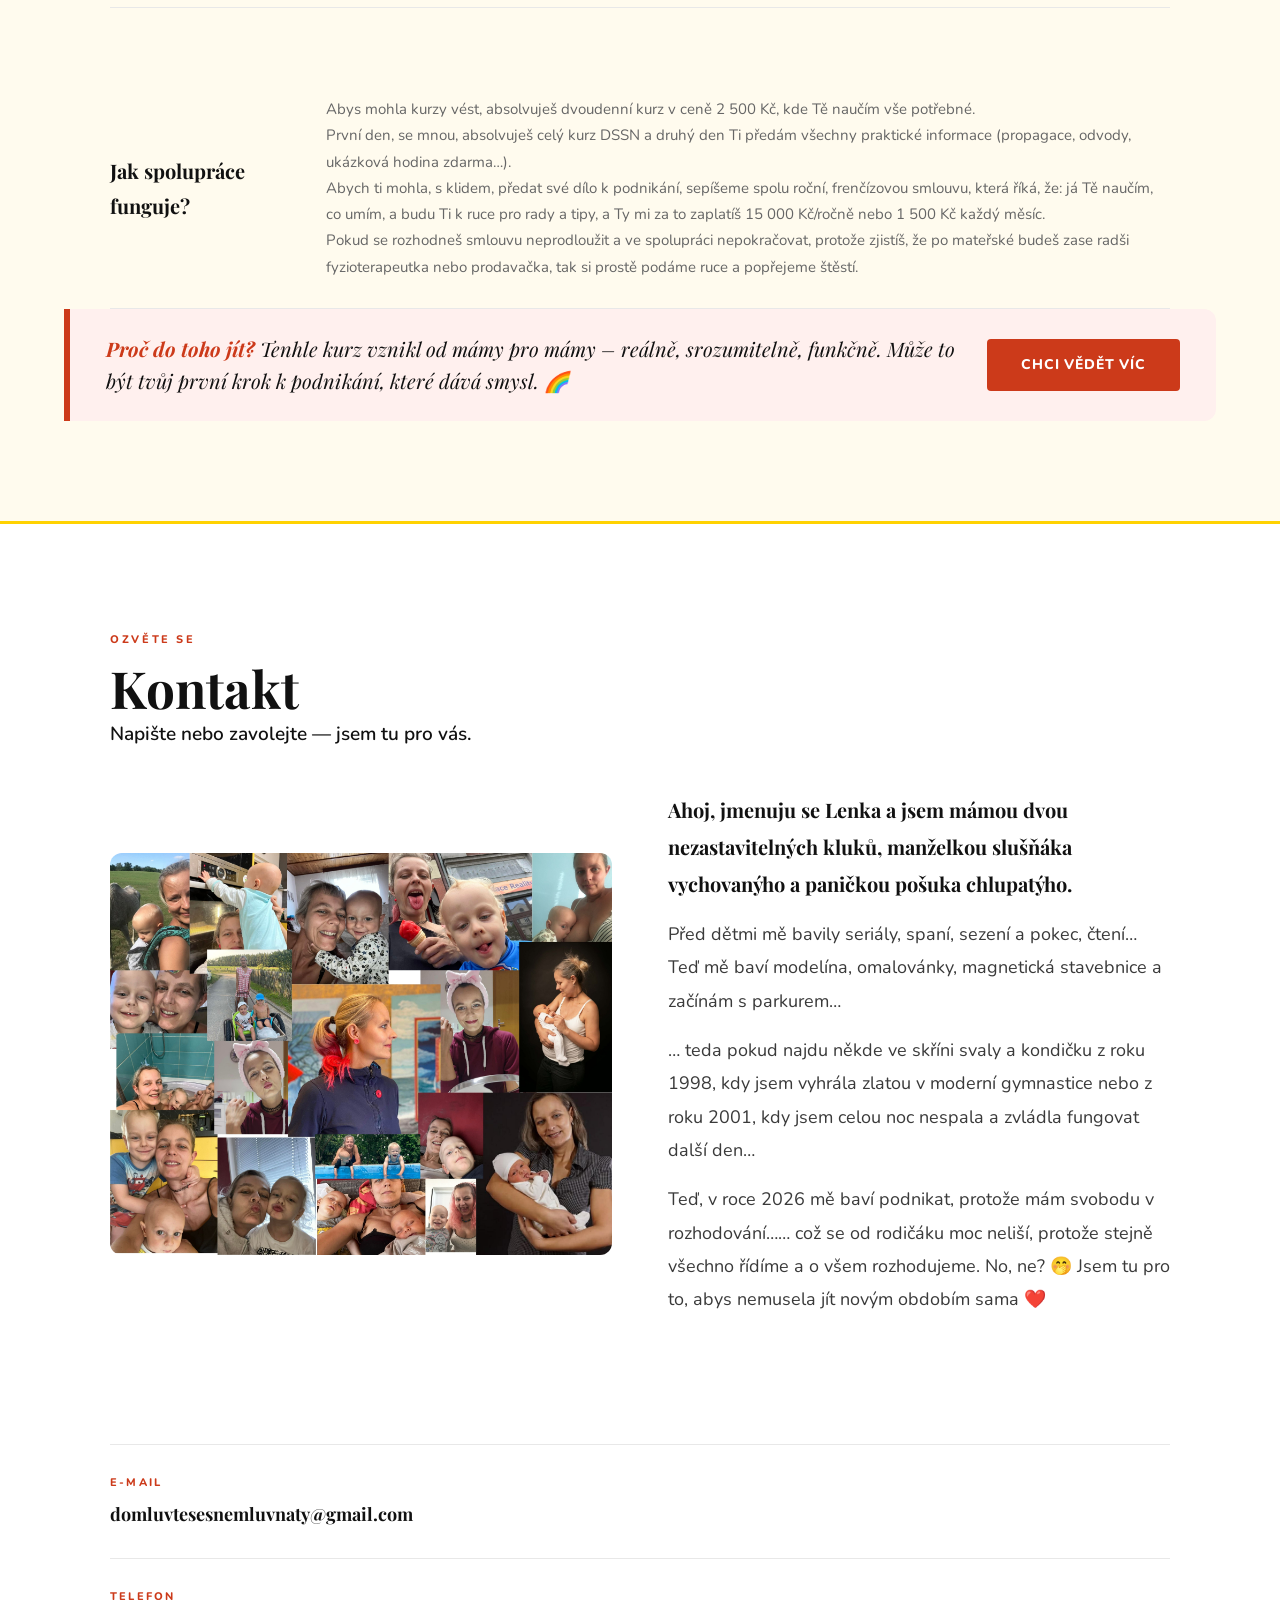
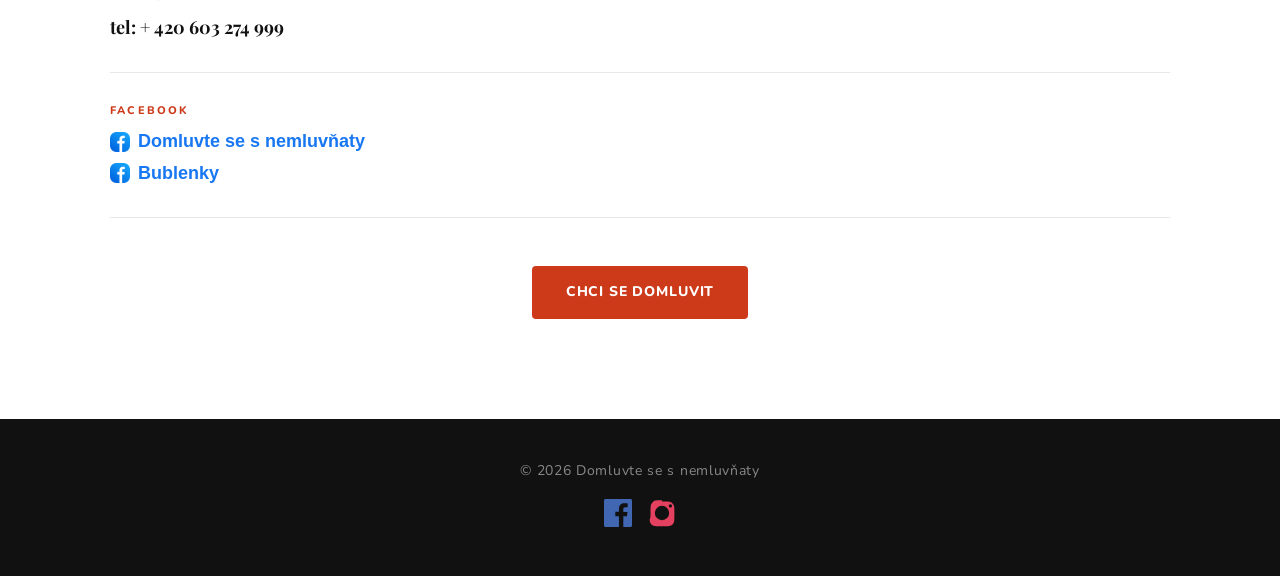
==== commit a6c2d469: "Letak: přidat stránku s letákem a opravit zobrazení obrázku Co-Authored-By: Claude Sonnet 4.6 <norep" ====
--- a/index.html
+++ b/index.html
@@ -17,7 +17,7 @@
     <!-- Favicon -->
     <link rel="icon" href="favicon.svg" type="image/svg+xml">
 
-    <link rel="stylesheet" href="style-v3.css?v=3">
+    <link rel="stylesheet" href="style-v3.css?v=4">
     <link href="https://fonts.googleapis.com/css2?family=Playfair+Display:ital,wght@0,700;0,800;1,700&family=Nunito:wght@300;400;600;700;800&display=swap" rel="stylesheet">
 </head>
 <body>
@@ -27,6 +27,7 @@
     <ul class="nav-menu">
         <li><a href="#info">O kurzu</a></li>
         <li><a href="#lektorky">Staň se lektorkou</a></li>
+        <li><a href="#lektorky">Bublinový festival</a></li>
         <li><a href="#kontakt">Kontakt</a></li>
     </ul>
 </nav>
@@ -42,6 +43,7 @@
             <div class="hero-cta">
                 <a href="#info" class="btn-primary">Zjistit více</a>
                 <a href="#lektorky" class="btn-outline">Staň se lektorkou</a>
+                <a href="letak/index.html" class="btn-arrow" aria-label="Aktuální info zde">Přijď se podívat</a>
             </div>
         </div>
     </div>
@@ -123,6 +125,11 @@
             </div>
         </div>
 
+        <div class="flyer-card fade-up">
+            <div class="flyer-card-copy">Více info - leták</div>
+            <a class="btn-outline" href="letak/index.html" target="_blank" rel="noopener">Zobrazit leták</a>
+        </div>
+
         <div class="h-cards">
             <div class="h-card fade-up">
                 <div class="h-card-label">Co získáš?</div>
@@ -185,6 +192,8 @@
                 <p>Ahoj, jmenuju se Lenka a jsem mámou dvou nezastavitelných kluků, manželkou slušňáka vychovanýho a paničkou pošuka chlupatýho.</p>
                 <p>Před dětmi mě bavily seriály, spaní, sezení a pokec, čtení… Teď mě baví modelína, omalovánky, magnetická stavebnice a začínám s parkurem…</p>
                 <p>… teda pokud najdu někde ve skříni svaly a kondičku z roku 1998, kdy jsem vyhrála zlatou v moderní gymnastice nebo z roku 2001, kdy jsem celou noc nespala a zvládla fungovat další den…</p>
+                <p>Teď, v roce 2026 mě baví podnikat, protože mám svobodu v rozhodování…… což se od rodičáku moc neliší, protože stejně všechno řídíme a o všem rozhodujeme. No, ne? 🤭
+                Jsem tu pro to, abys nemusela jít novým obdobím sama ❤️</p>
             </div>
         </div>
 
--- a/style-v3.css
+++ b/style-v3.css
@@ -217,6 +217,27 @@
     white-space: nowrap;
 }
 
+
+.btn-arrow {
+    border: 2px solid var(--red);
+    background: var(--red);
+    color: white;
+    padding: 14px 34px;
+    border-radius: 4px;
+    font-family: 'Nunito', sans-serif;
+    font-size: 14px;
+    font-weight: 800;
+    letter-spacing: 0.06em;
+    text-transform: uppercase;
+    display: inline-block;
+    transition: background 0.2s, transform 0.15s;
+}
+
+.btn-arrow:hover {
+    background: #a82e14;
+    transform: translateY(-2px);
+}
+
 .btn-dark:hover { opacity: 0.85; }
 
 /* =============================================
@@ -229,6 +250,32 @@
 }
 
 .section-white { background: var(--white); }
+
+.section-flyer {
+    padding: 0;
+}
+
+.flyer-fullscreen {
+    width: 100%;
+    display: flex;
+    justify-content: center;
+    padding: 32px 0;
+}
+
+.flyer-fullscreen img {
+    width: 60%;
+    max-width: 800px;
+    height: auto;
+    display: block;
+    clip-path: inset(0 8px 0 0);
+}
+
+.flyer-download {
+    position: absolute;
+    bottom: 32px;
+    right: 32px;
+    z-index: 2;
+}
 
 /* Animované pruhy na začátku sekcí */
 .section-stripes {
@@ -400,6 +447,29 @@
     margin-bottom: 0;
 }
 
+.flyer-card {
+    display: flex;
+    align-items: center;
+    justify-content: space-between;
+    gap: 24px;
+    padding: 24px 28px;
+    border-radius: 14px;
+    background: #fff;
+    border: 1px solid rgba(204, 58, 26, 0.15);
+    box-shadow: 0 10px 24px rgba(0, 0, 0, 0.06);
+    margin-bottom: 48px;
+}
+
+.flyer-card-copy {
+    font-size: 18px;
+    font-weight: 700;
+    color: var(--dark);
+}
+
+@media (max-width: 780px) {
+    .flyer-card { flex-direction: column; align-items: flex-start; }
+}
+
 /* =============================================
    OFFER GRID
    ============================================= */
@@ -490,8 +560,10 @@
 
 .about-photo {
     width: 100%;
+    max-height: 420px;
     border-radius: 12px;
     display: block;
+    object-fit: cover;
 }
 
 .about-text p {
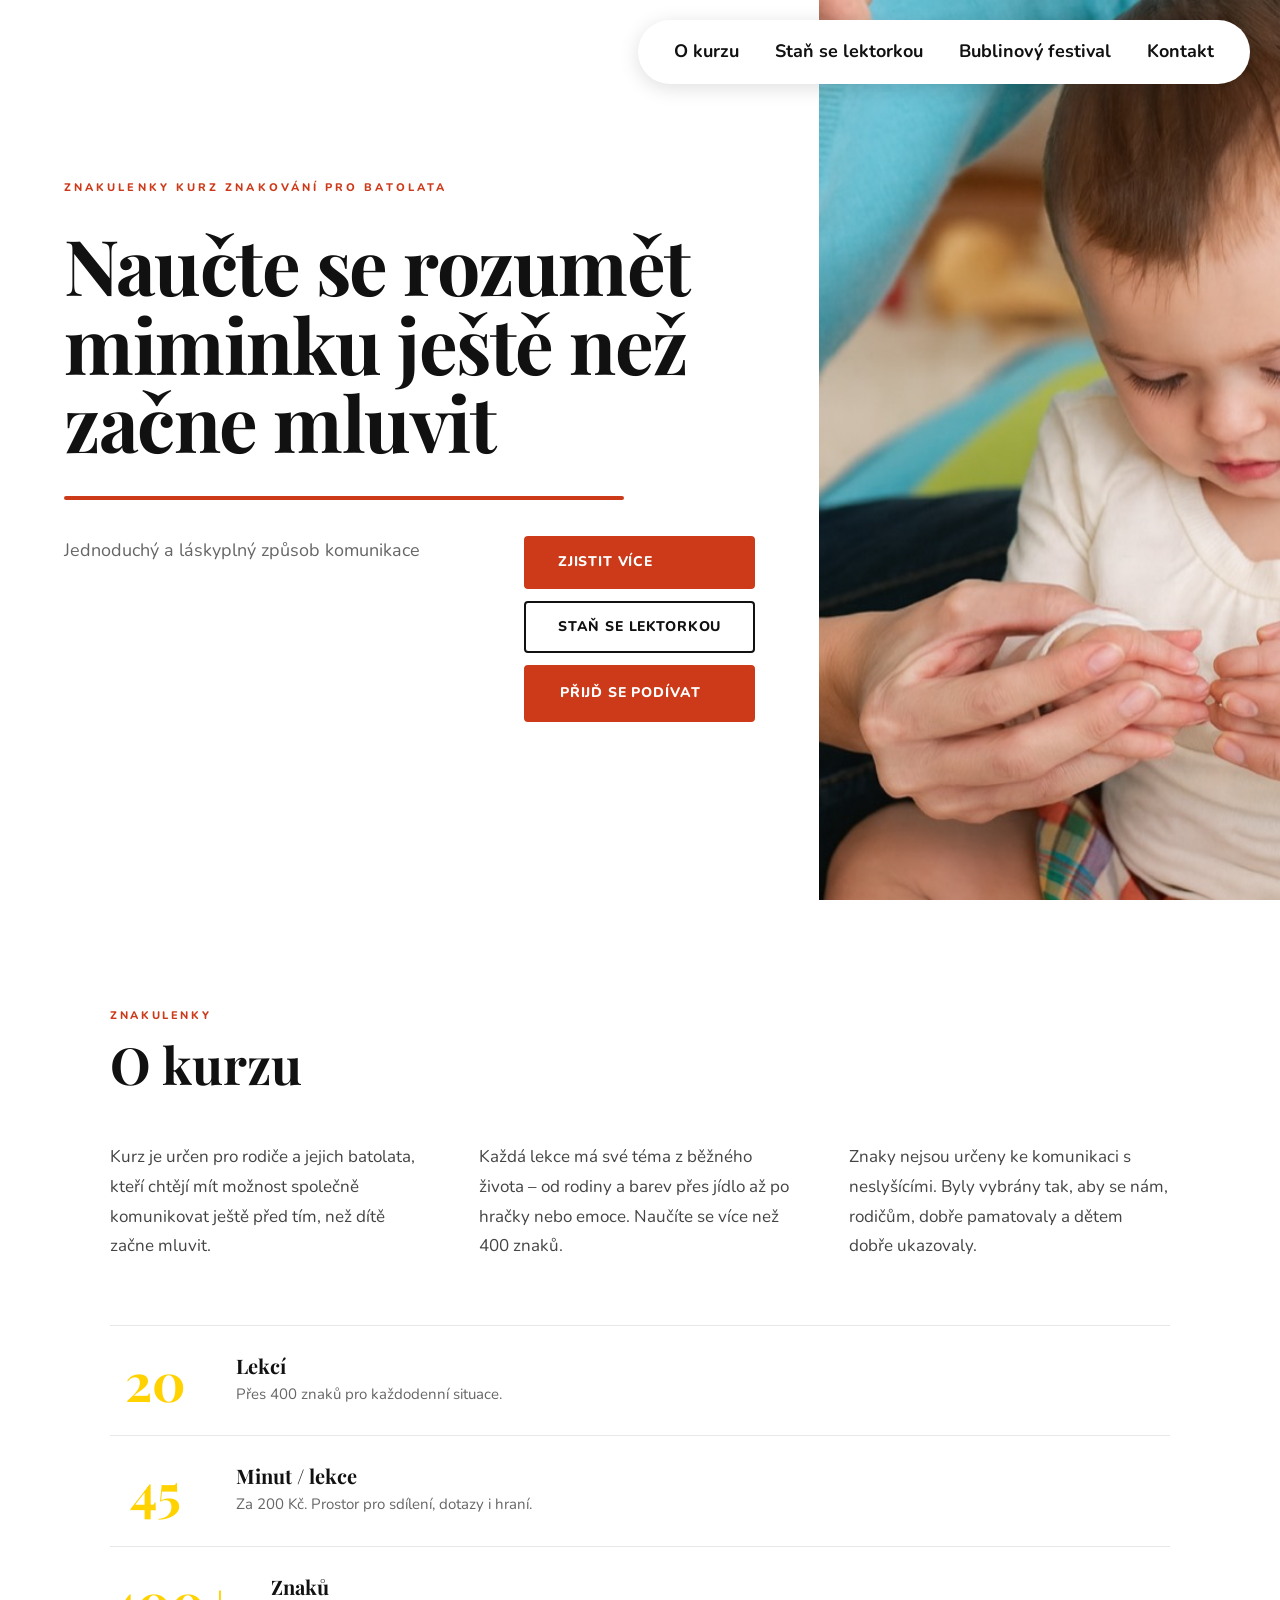
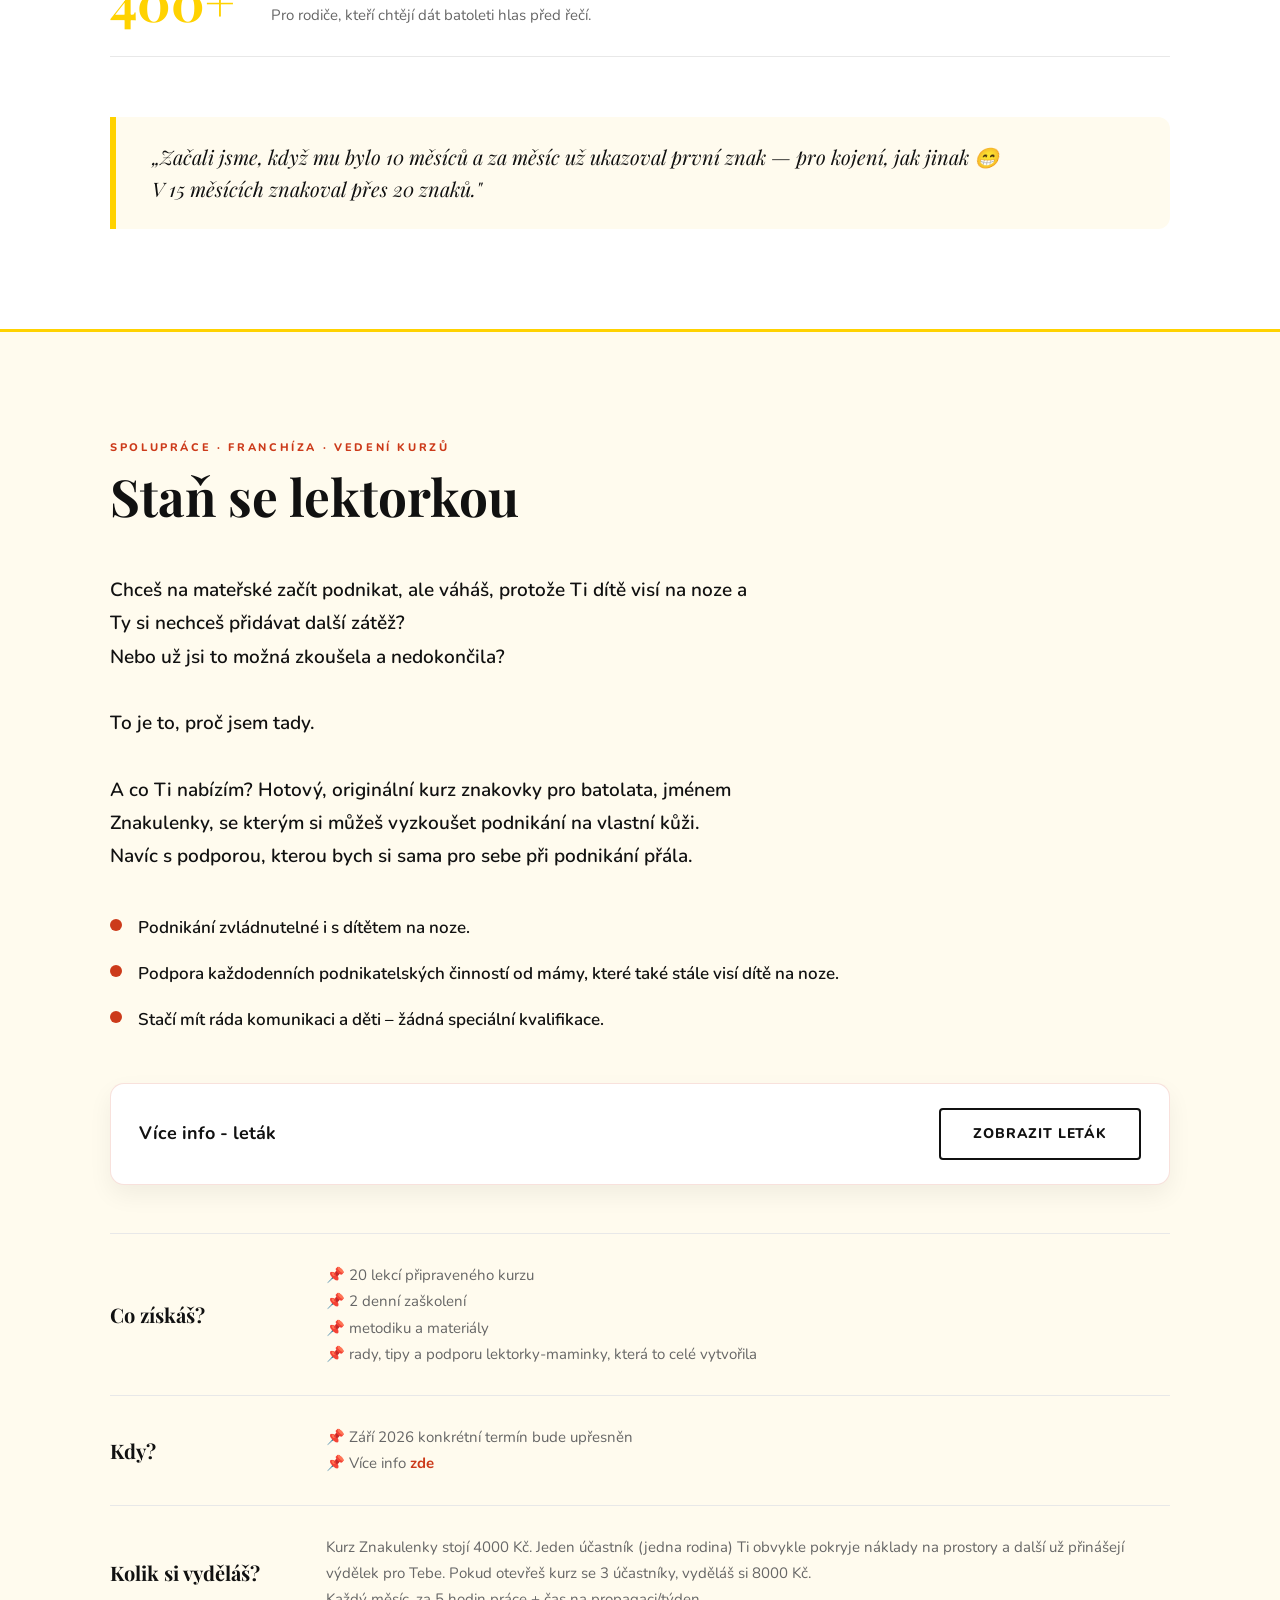
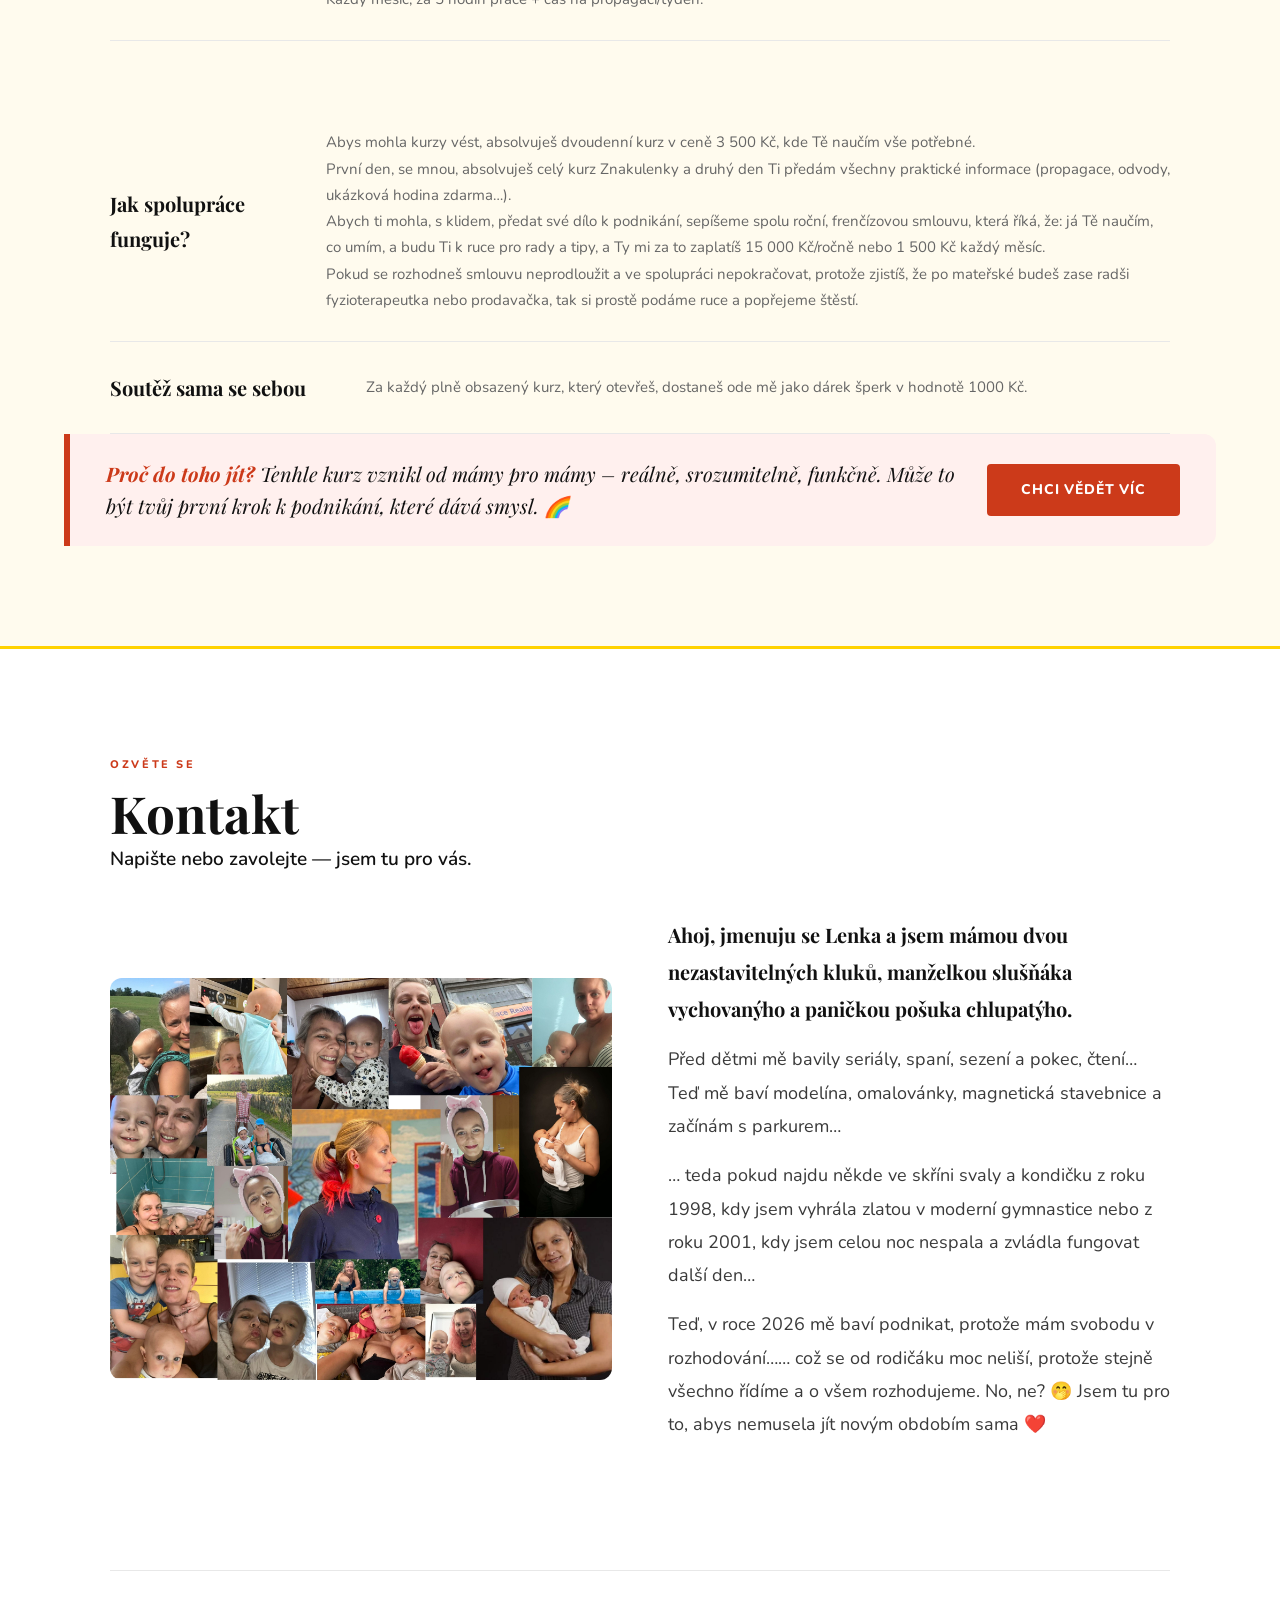
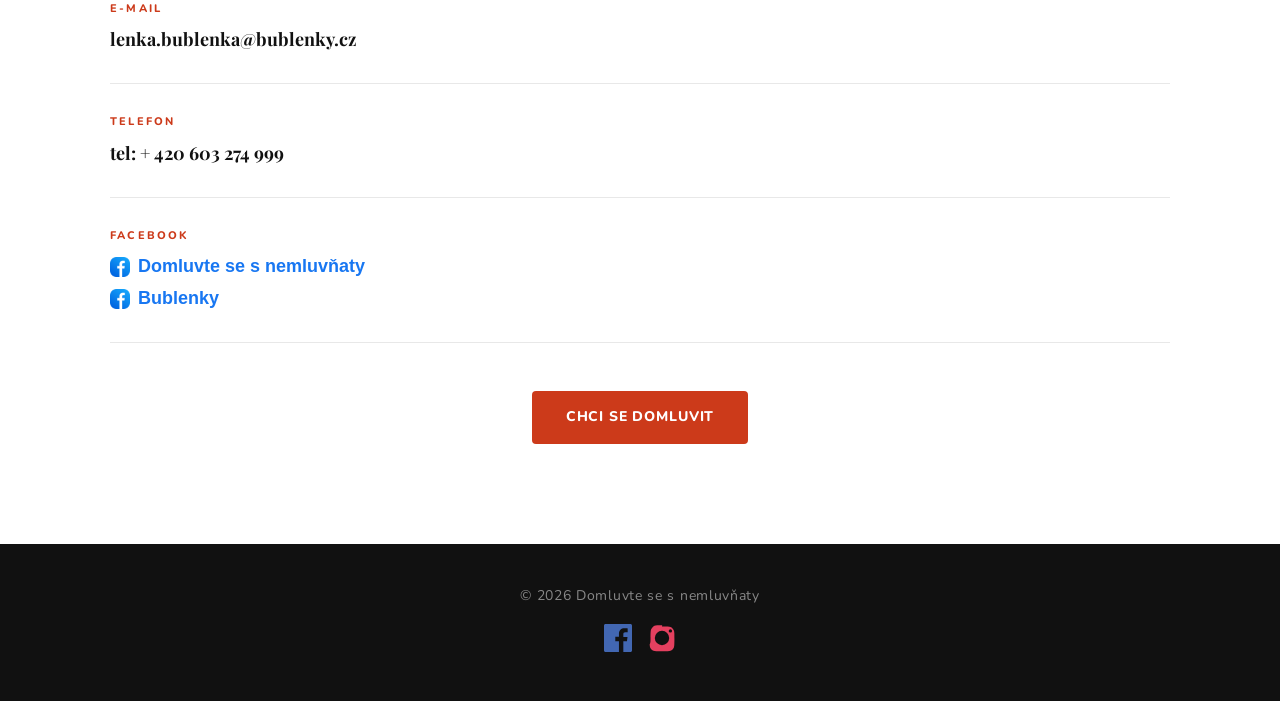
==== commit ca45ab76: "Index: přejmenování na Znakulenky, aktualizace cen a textů Co-Authored-By: Claude Sonnet 4.6 <norepl" ====
--- a/index.html
+++ b/index.html
@@ -3,7 +3,7 @@
 <head>
     <meta charset="UTF-8">
     <meta name="viewport" content="width=device-width, initial-scale=1.0">
-    <title>Domluvte se s nemluvňaty — kurz znakování pro batolata</title>
+    <title>Znakulenky — kurz znakování pro batolata</title>
     <meta name="description" content="Naučte se rozumět svému miminku ještě než začne mluvit. Kurz znakování pro batolata — 20 lekcí, 400+ znaků, pro rodiče i lektorky.">
 
     <!-- Open Graph -->
@@ -27,7 +27,7 @@
     <ul class="nav-menu">
         <li><a href="#info">O kurzu</a></li>
         <li><a href="#lektorky">Staň se lektorkou</a></li>
-        <li><a href="#lektorky">Bublinový festival</a></li>
+        <li><a href="festival.html">Bublinový festival</a></li>
         <li><a href="#kontakt">Kontakt</a></li>
     </ul>
 </nav>
@@ -35,7 +35,7 @@
 <!-- HERO -->
 <header class="hero" id="hero">
     <div class="hero-left">
-        <p class="hero-eyebrow">Kurz znakování pro batolata</p>
+        <p class="hero-eyebrow">Znakulenky kurz znakování pro batolata</p>
         <h1>Naučte se rozumět <mark>miminku</mark> ještě než začne mluvit</h1>
         <div class="hero-divider"></div>
         <div class="hero-bottom">
@@ -56,7 +56,7 @@
     <div class="section-stripes"><div class="stripe-yellow"></div><div class="stripe-red"></div></div>
     <div class="inner">
         <div class="section-head">
-            <span class="eyebrow">Kurz Domluvte se s nemluvňaty</span>
+            <span class="eyebrow">Znakulenky</span>
             <h2 class="fade-up">O kurzu</h2>
         </div>
 
@@ -79,7 +79,7 @@
                 <div class="h-card-num">45</div>
                 <div>
                     <h3>Minut / lekce</h3>
-                    <p>Za 150 Kč. Prostor pro sdílení, dotazy i hraní.</p>
+                    <p>Za 200 Kč. Prostor pro sdílení, dotazy i hraní.</p>
                 </div>
             </div>
             <div class="h-card fade-up">
@@ -107,8 +107,8 @@
             <h2 class="fade-up">Staň se lektorkou</h2>
         </div>
 
-        <p class="lead">Chceš si během mateřské zkusit podnikat, ale nevíš v čem, protože Ti dítě visí na noze? <br>Nebo už jsi to možná zkoušela a nedokončila?</br>
-            <br>To je to, proč jsem tady. A co Ti nabízím? Hotový, originální kurz znakovky pro batolata, jménem Domluvte se s nemluvňaty, se kterým si můžeš vyzkoušet podnikání na vlastní kůži. Navíc s podporou, kterou bych si sama pro sebe při podnikání přála.</br></p>
+        <p class="lead">Chceš na mateřské začít podnikat, ale váháš, protože Ti dítě visí na noze a Ty si nechceš přidávat další zátěž?<br>Nebo už jsi to možná zkoušela a nedokončila?</br>
+            <br>To je to, proč jsem tady.</br><br>A co Ti nabízím? Hotový, originální kurz znakovky pro batolata, jménem Znakulenky, se kterým si můžeš vyzkoušet podnikání na vlastní kůži. Navíc s podporou, kterou bych si sama pro sebe při podnikání přála.</br></p>
 
         <div class="feature-list">
             <div class="feature-item fade-up">
@@ -135,7 +135,7 @@
                 <div class="h-card-label">Co získáš?</div>
                 <div>
                     <p>📌 20 lekcí připraveného kurzu</p>
-                    <p>📌 denní zaškolení</p>
+                    <p>📌 2 denní zaškolení</p>
                     <p>📌 metodiku a materiály</p>
                     <p>📌 rady, tipy a podporu lektorky-maminky, která to celé vytvořila</p>
                 </div>
@@ -144,14 +144,14 @@
                 <div class="h-card-label">Kdy?</div>
                 <div>
                    
-                    <p>📌 Duben 2026 konkrétní termín bude upřesněn</p>
+                    <p>📌 Září 2026 konkrétní termín bude upřesněn</p>
                     <p>📌 Více info <a href="mailto:domluvtesesnemluvnaty@gmail.com" style="color: var(--red); font-weight: 700;">zde</a></p> 
                 </div>
             </div>
             <div class="h-card fade-up">
                 <div class="h-card-label">Kolik si vyděláš?</div>
                 <div>
-                    <p>Kurz DSSN, který povedeš, má 20 lekcí. Jedna trvá 45 minut a stojí 150 Kč. Při intenzitě jednou týdně trvá kurz 5 měsíců a účastníka stojí 3 000 Kč. Pokud otevřeš každý měsíc jeden plný kurz, vyděláš si 10 500 Kč.
+                    <p>Kurz Znakulenky stojí 4000 Kč. Jeden účastník (jedna rodina) Ti obvykle pokryje náklady na prostory a další už přinášejí výdělek pro Tebe. Pokud otevřeš kurz se 3 účastníky, vyděláš si 8000 Kč. 
 
 </p><p>Každý měsíc, za 5 hodin práce + čas na propagaci/týden.</p>
                    
@@ -163,14 +163,21 @@
             <div class="h-card fade-up">
                 <div class="h-card-label">Jak spolupráce funguje?</div>
                 <div>
-                    <p>Abys mohla kurzy vést, absolvuješ dvoudenní kurz v ceně 2 500 Kč, kde Tě naučím vše potřebné.</p>
-                    <p>První den, se mnou, absolvuješ celý kurz DSSN a druhý den Ti předám všechny praktické informace (propagace, odvody, ukázková hodina zdarma…).</p>
+                    <p>Abys mohla kurzy vést, absolvuješ dvoudenní kurz v ceně 3 500 Kč, kde Tě naučím vše potřebné.</p>
+                    <p>První den, se mnou, absolvuješ celý kurz Znakulenky a druhý den Ti předám všechny praktické informace (propagace, odvody, ukázková hodina zdarma…).</p>
                     <p>Abych ti mohla, s klidem, předat své dílo k podnikání, sepíšeme spolu roční, frenčízovou smlouvu, která říká, že: já Tě naučím, co umím, a budu Ti k ruce pro rady a tipy, a Ty mi za to zaplatíš 15 000 Kč/ročně nebo 1 500 Kč každý měsíc.</p>
                     <p>Pokud se rozhodneš smlouvu neprodloužit a ve spolupráci nepokračovat, protože zjistíš, že po mateřské budeš zase radši fyzioterapeutka nebo prodavačka, tak si prostě podáme ruce a popřejeme štěstí.</p>
                 </div>
             </div>
-        </div>
-
+            <div class="h-card fade-up">
+                <div class="h-card-label">Soutěž sama se sebou</div>
+                <div>
+                    <p>Za každý plně obsazený kurz, který otevřeš, dostaneš ode mě jako dárek šperk v hodnotě 1000 Kč.</p>
+                </div>
+            </div>
+        </div>
+
+        </div>
         <div class="story-strip fade-up">
             <p><strong>Proč do toho jít?</strong> Tenhle kurz vznikl od mámy pro mámy – reálně, srozumitelně, funkčně. Může to být tvůj první krok k podnikání, které dává smysl. 🌈</p>
             <a href="#kontakt" class="btn-primary">Chci vědět víc</a>
@@ -200,7 +207,7 @@
         <div class="contact-row">
             <a class="contact-big" href="mailto:domluvtesesnemluvnaty@gmail.com">
                 <span class="contact-label">E-mail</span>
-                <span class="contact-val" style="font-size: clamp(11px, 1.5vw, 18px);">domluvtesesnemluvnaty@gmail.com</span>
+                <span class="contact-val" style="font-size: clamp(11px, 1.5vw, 18px);">lenka.bublenka@bublenky.cz</span>
             </a>
             <a class="contact-big" href="tel:+420603274999">
                 <span class="contact-label">Telefon</span>
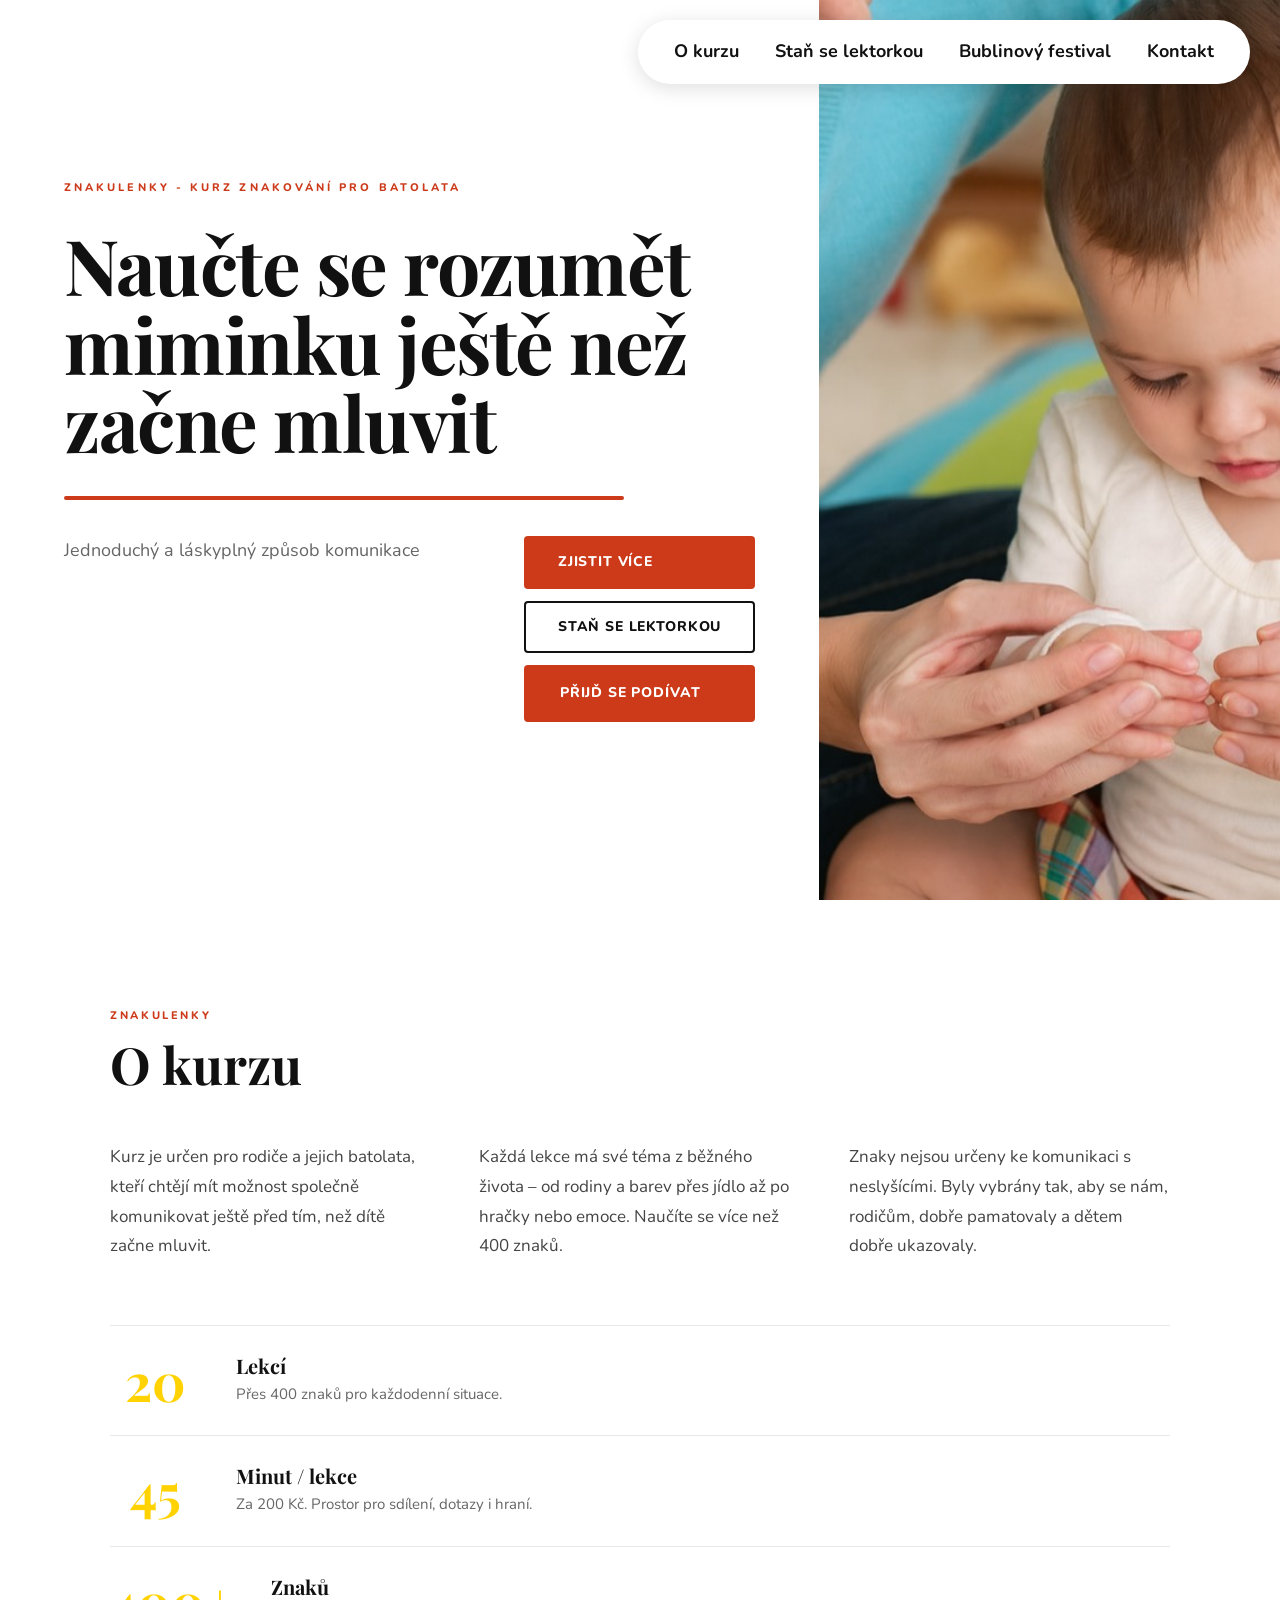
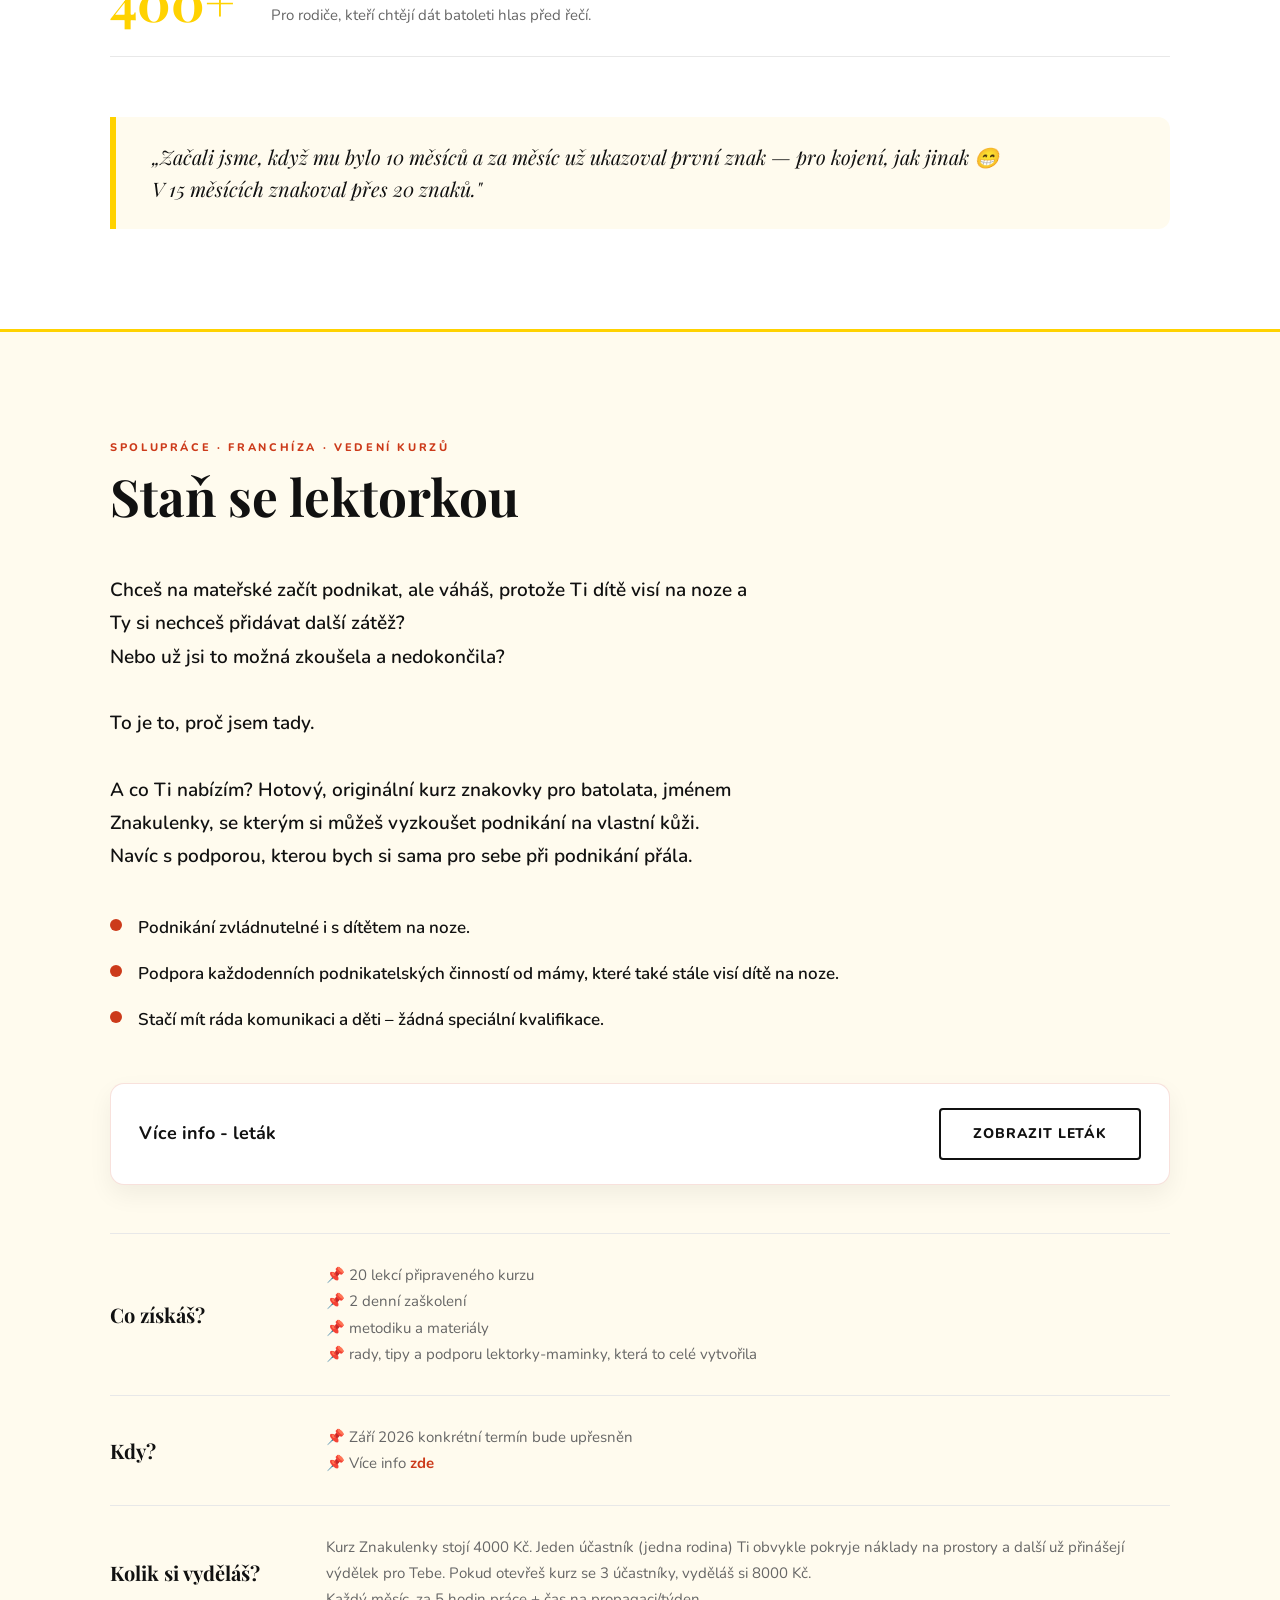
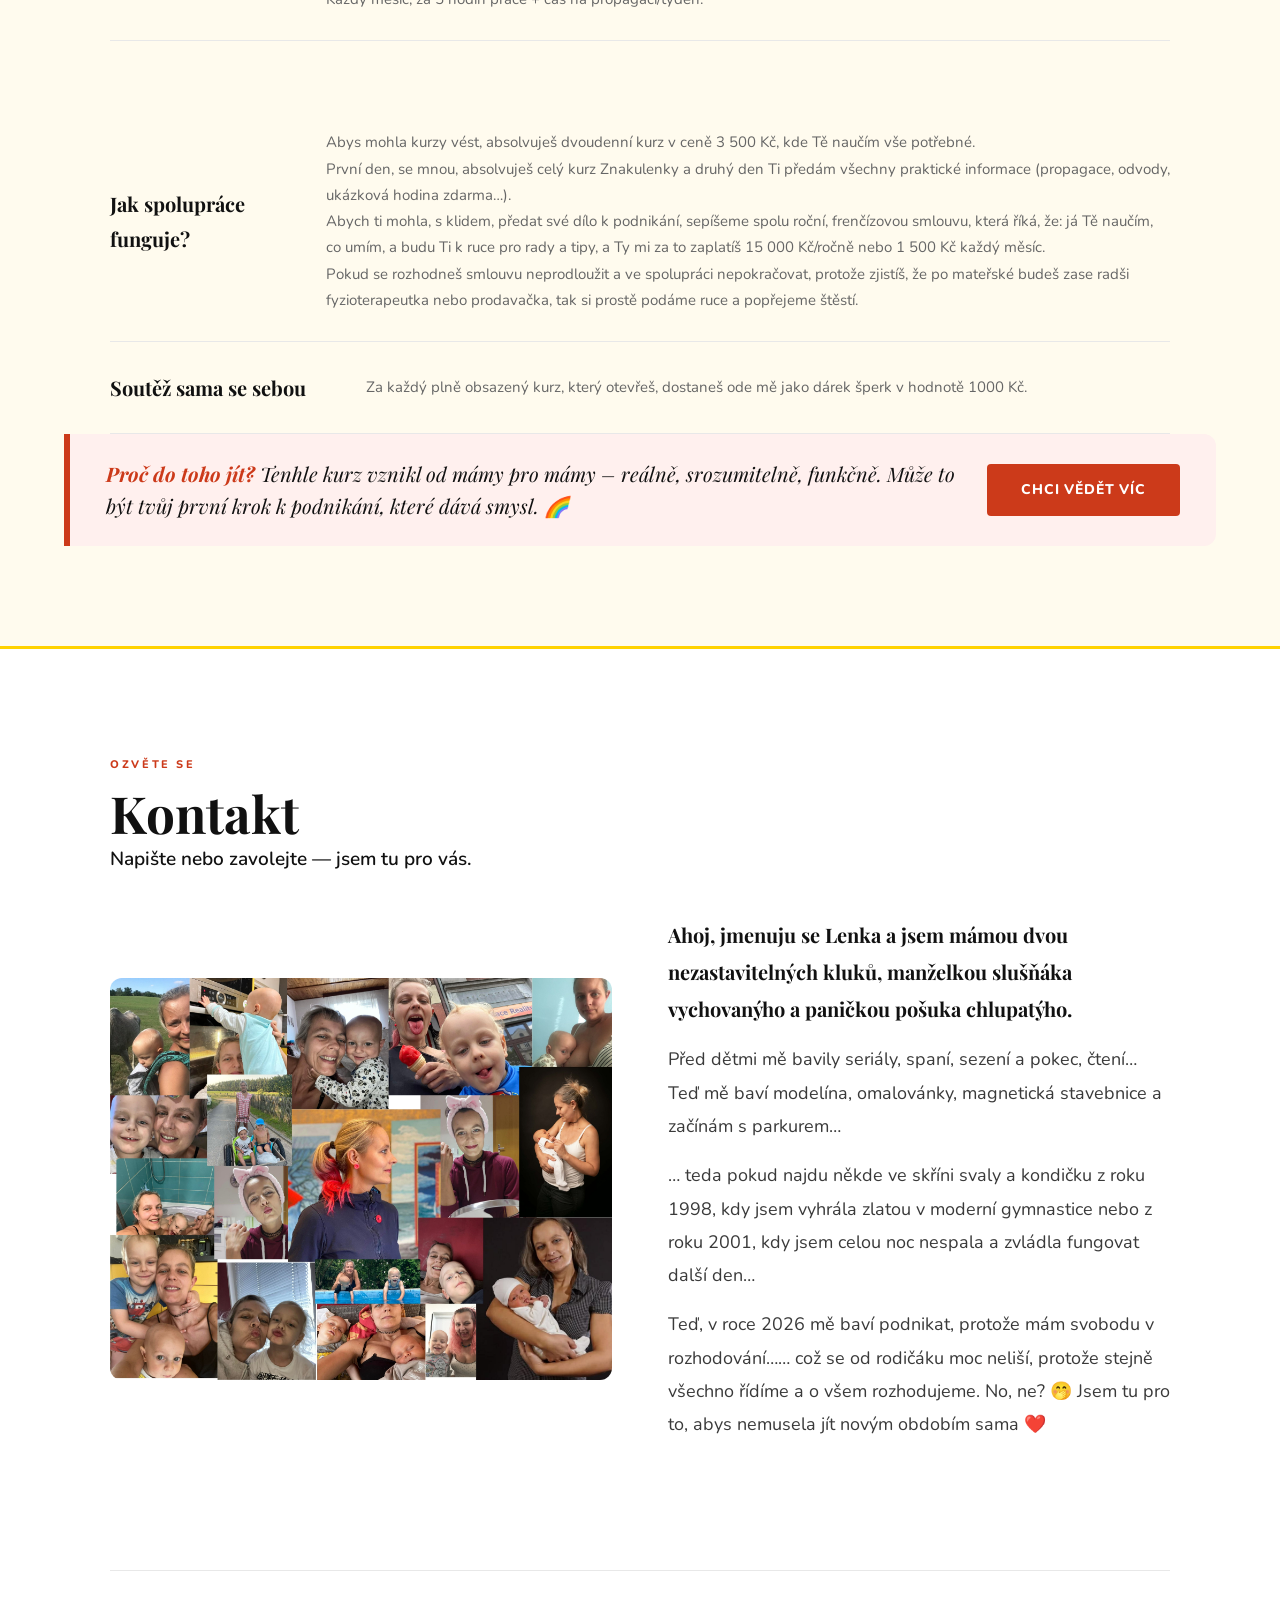
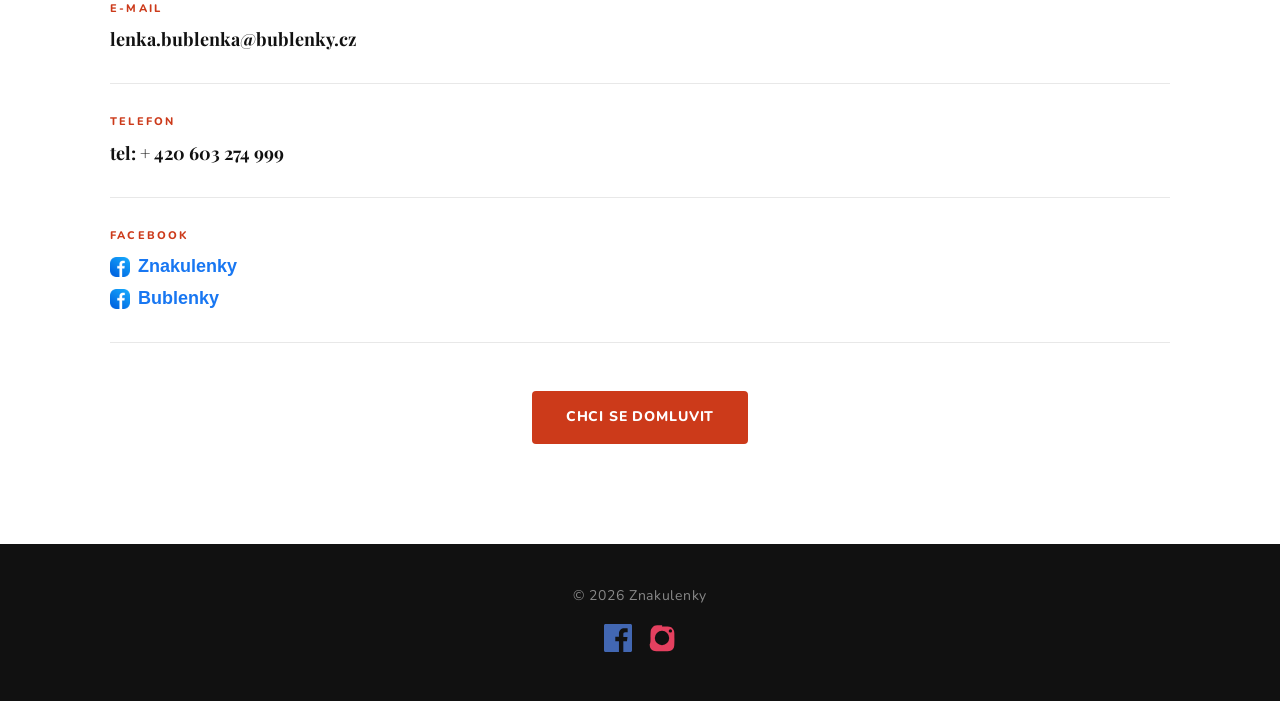
==== commit 892e7151: "Index: aktualizovat název na Znakulenky ve footeru a kontaktech Co-Authored-By: Claude Sonnet 4.6 <n" ====
--- a/index.html
+++ b/index.html
@@ -35,7 +35,7 @@
 <!-- HERO -->
 <header class="hero" id="hero">
     <div class="hero-left">
-        <p class="hero-eyebrow">Znakulenky kurz znakování pro batolata</p>
+        <p class="hero-eyebrow">Znakulenky - kurz znakování pro batolata</p>
         <h1>Naučte se rozumět <mark>miminku</mark> ještě než začne mluvit</h1>
         <div class="hero-divider"></div>
         <div class="hero-bottom">
@@ -215,7 +215,7 @@
             </a>
              <div class="contact-big">
                 <span class="contact-label">Facebook</span>
-                <a href="https://www.facebook.com/profile.php?id=61586722362898" target="_blank" style="font-size: clamp(11px, 1.5vw, 18px); display: flex; align-items: center; gap: 8px; text-decoration: none;"><img src="fb.png" alt="Facebook" loading="lazy" style="width: 20px; height: 20px;"><span style="font-family: 'Helvetica Neue', Helvetica, Arial, sans-serif; color: #1877F2; font-weight: 700;">Domluvte se s nemluvňaty</span></a>
+                <a href="https://www.facebook.com/profile.php?id=61586722362898" target="_blank" style="font-size: clamp(11px, 1.5vw, 18px); display: flex; align-items: center; gap: 8px; text-decoration: none;"><img src="fb.png" alt="Facebook" loading="lazy" style="width: 20px; height: 20px;"><span style="font-family: 'Helvetica Neue', Helvetica, Arial, sans-serif; color: #1877F2; font-weight: 700;">Znakulenky</span></a>
                 <a href="https://www.facebook.com/profile.php?id=61587149484984" target="_blank" style="font-size: clamp(11px, 1.5vw, 18px); display: flex; align-items: center; gap: 8px; text-decoration: none;"><img src="fb.png" alt="Facebook" loading="lazy" style="width: 20px; height: 20px;"><span style="font-family: 'Helvetica Neue', Helvetica, Arial, sans-serif; color: #1877F2; font-weight: 700;">Bublenky</span></a>
             </div>
         </div>
@@ -228,7 +228,7 @@
 
 <!-- FOOTER -->
 <footer class="footer">
-    <p>© 2026 Domluvte se s nemluvňaty</p>
+    <p>© 2026 Znakulenky</p>
     <div class="social-icons">
         <a href="https://www.facebook.com/profile.php?id=61586722362898" target="_blank" aria-label="Facebook">
             <svg xmlns="http://www.w3.org/2000/svg" width="28" height="28" viewBox="0 0 24 24" fill="#4267B2">
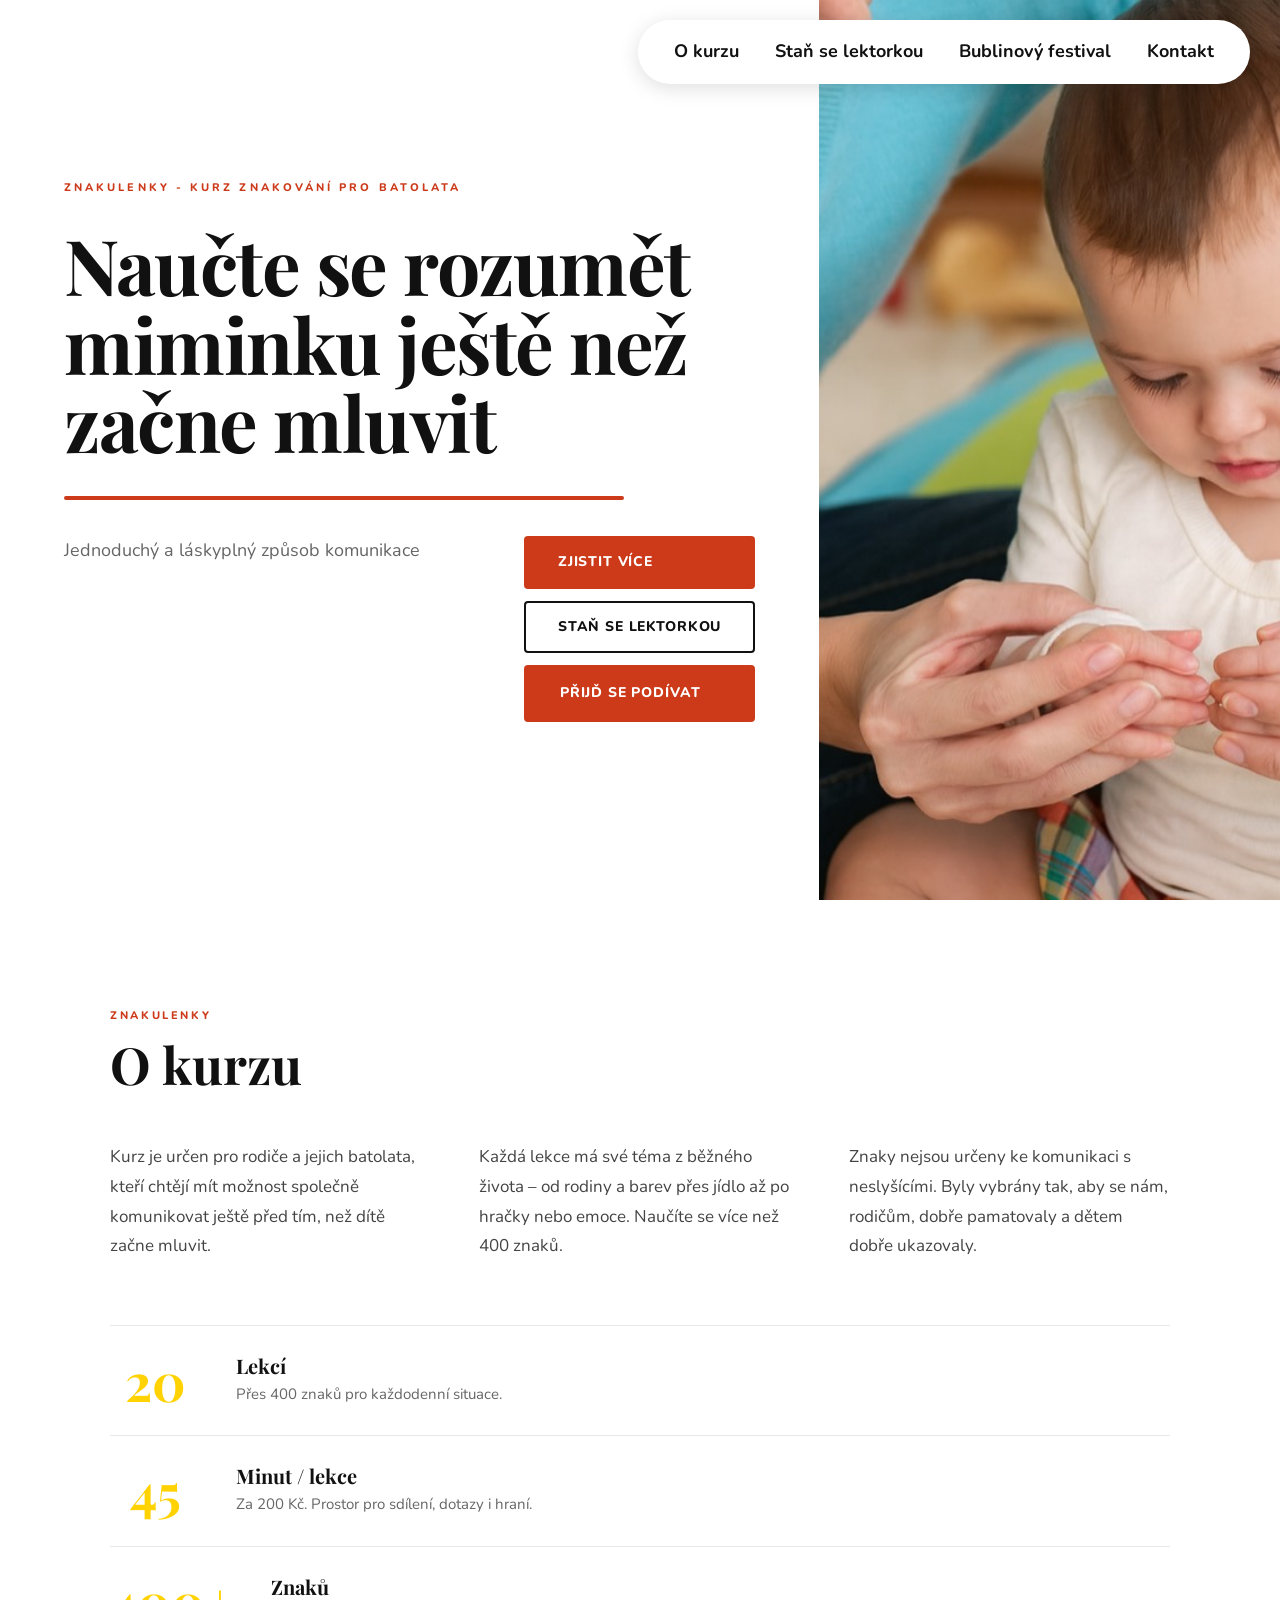
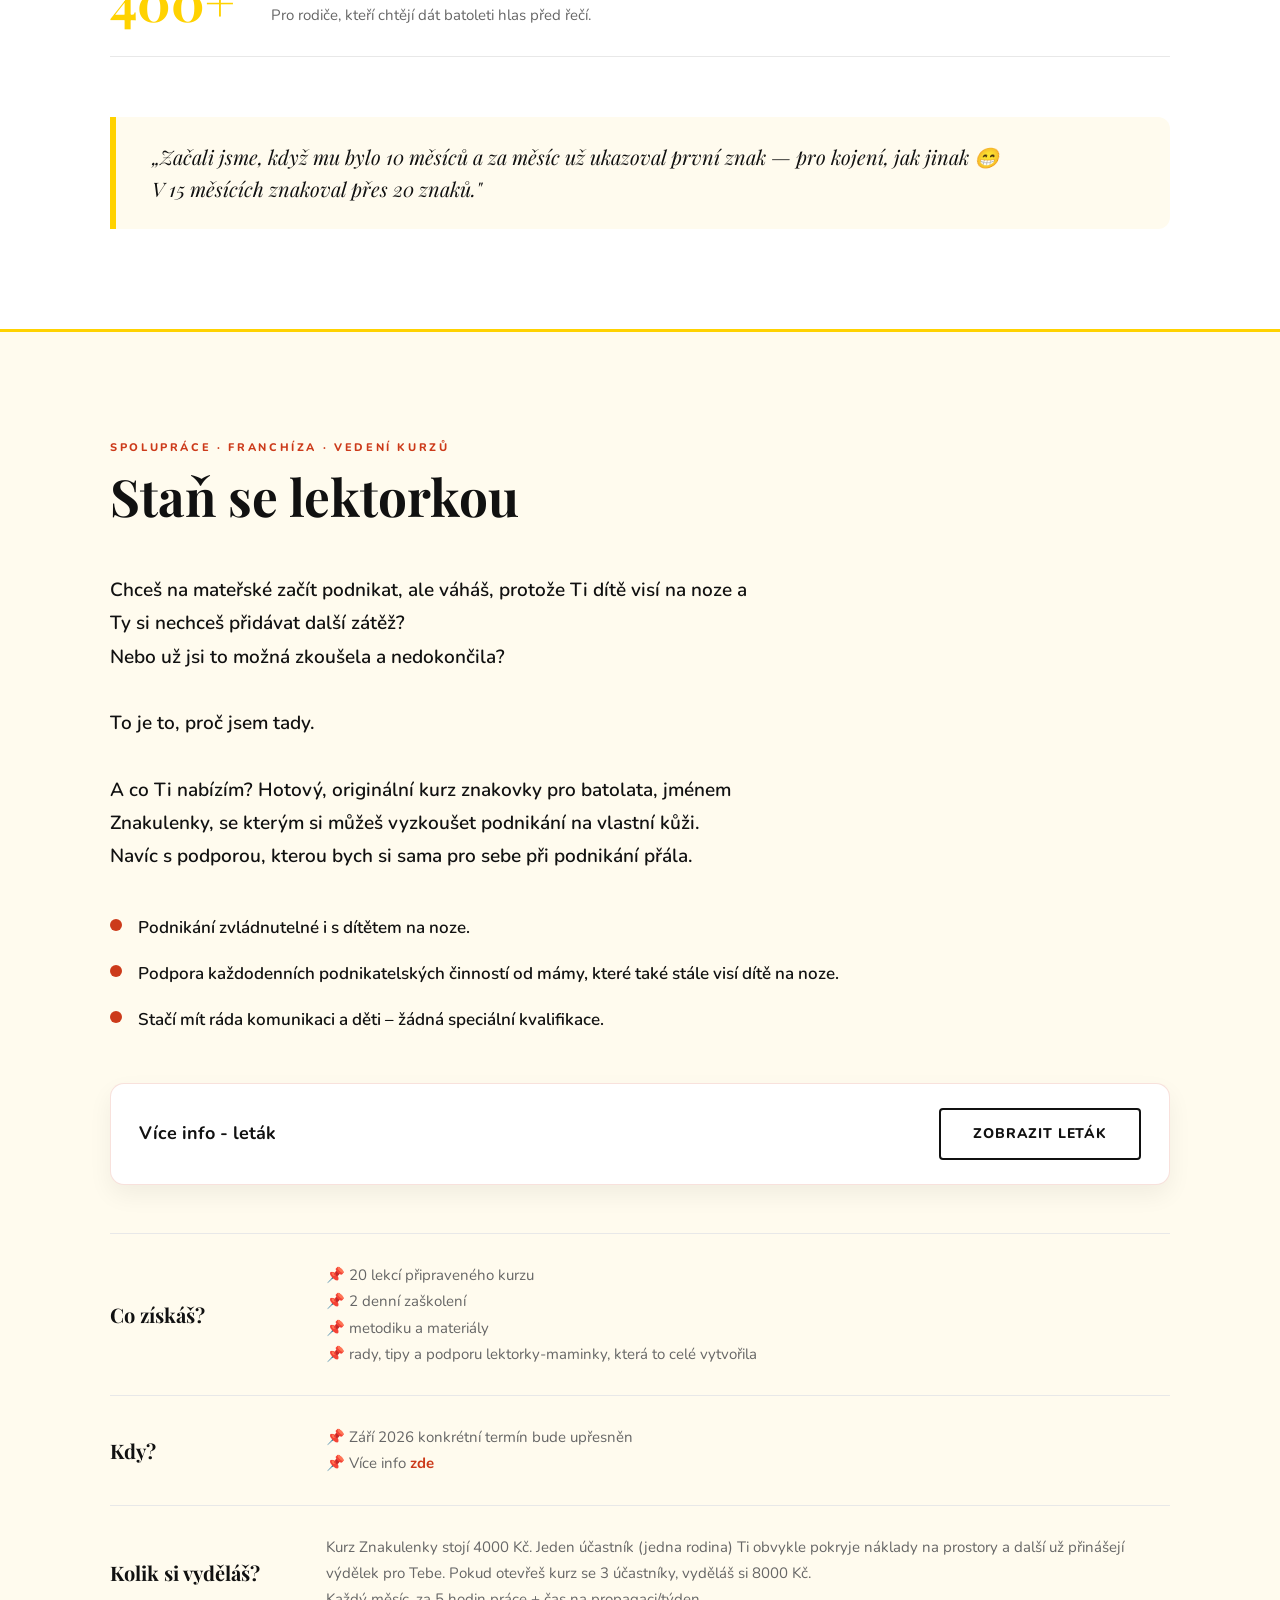
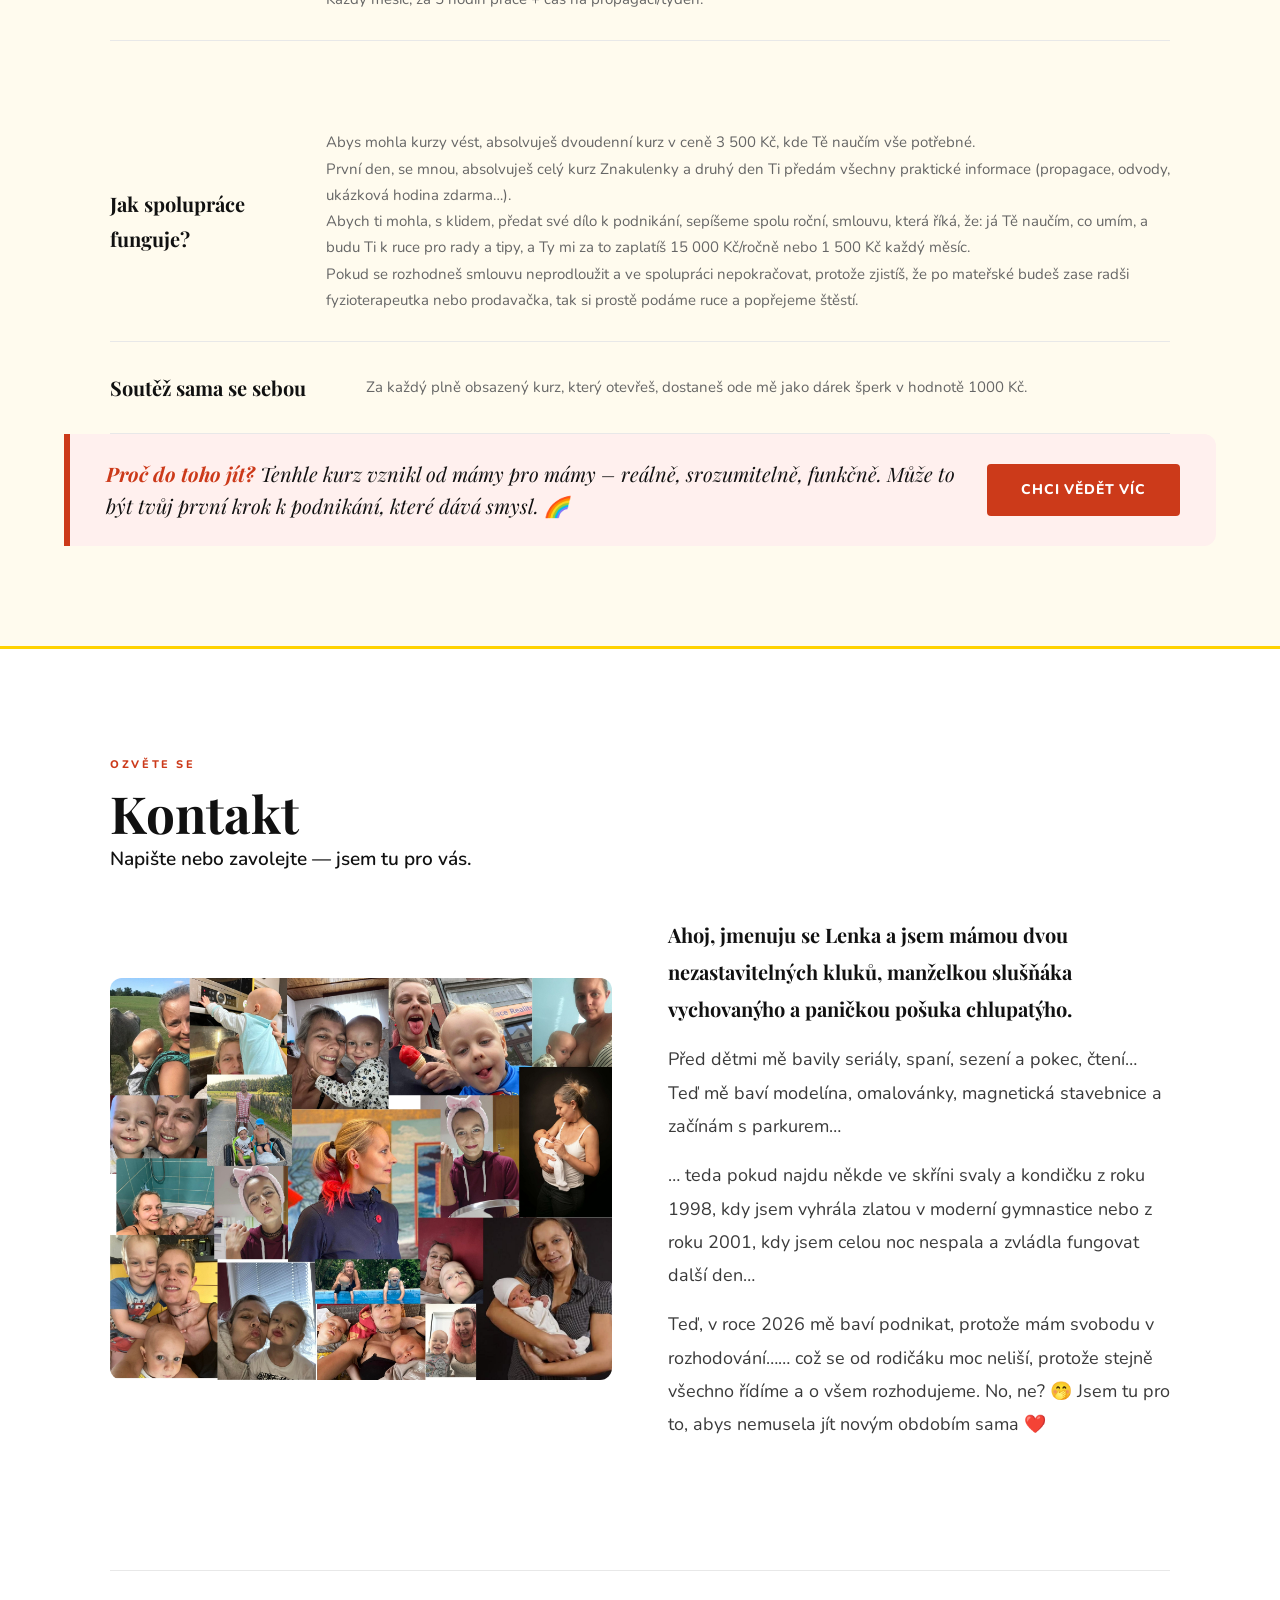
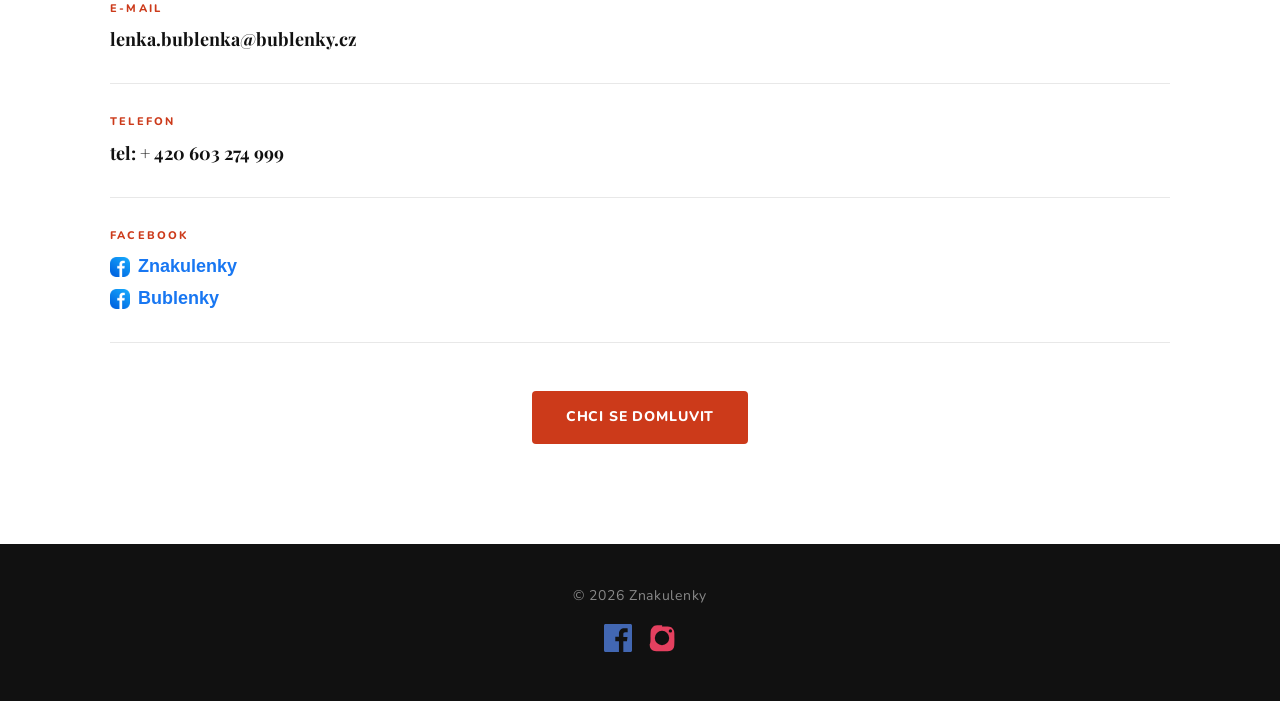
==== commit 6af82be7: "Index: odstranit slovo frenčízovou ze smlouvy Co-Authored-By: Claude Sonnet 4.6 <noreply@anthropic.c" ====
--- a/index.html
+++ b/index.html
@@ -165,7 +165,7 @@
                 <div>
                     <p>Abys mohla kurzy vést, absolvuješ dvoudenní kurz v ceně 3 500 Kč, kde Tě naučím vše potřebné.</p>
                     <p>První den, se mnou, absolvuješ celý kurz Znakulenky a druhý den Ti předám všechny praktické informace (propagace, odvody, ukázková hodina zdarma…).</p>
-                    <p>Abych ti mohla, s klidem, předat své dílo k podnikání, sepíšeme spolu roční, frenčízovou smlouvu, která říká, že: já Tě naučím, co umím, a budu Ti k ruce pro rady a tipy, a Ty mi za to zaplatíš 15 000 Kč/ročně nebo 1 500 Kč každý měsíc.</p>
+                    <p>Abych ti mohla, s klidem, předat své dílo k podnikání, sepíšeme spolu roční, smlouvu, která říká, že: já Tě naučím, co umím, a budu Ti k ruce pro rady a tipy, a Ty mi za to zaplatíš 15 000 Kč/ročně nebo 1 500 Kč každý měsíc.</p>
                     <p>Pokud se rozhodneš smlouvu neprodloužit a ve spolupráci nepokračovat, protože zjistíš, že po mateřské budeš zase radši fyzioterapeutka nebo prodavačka, tak si prostě podáme ruce a popřejeme štěstí.</p>
                 </div>
             </div>
